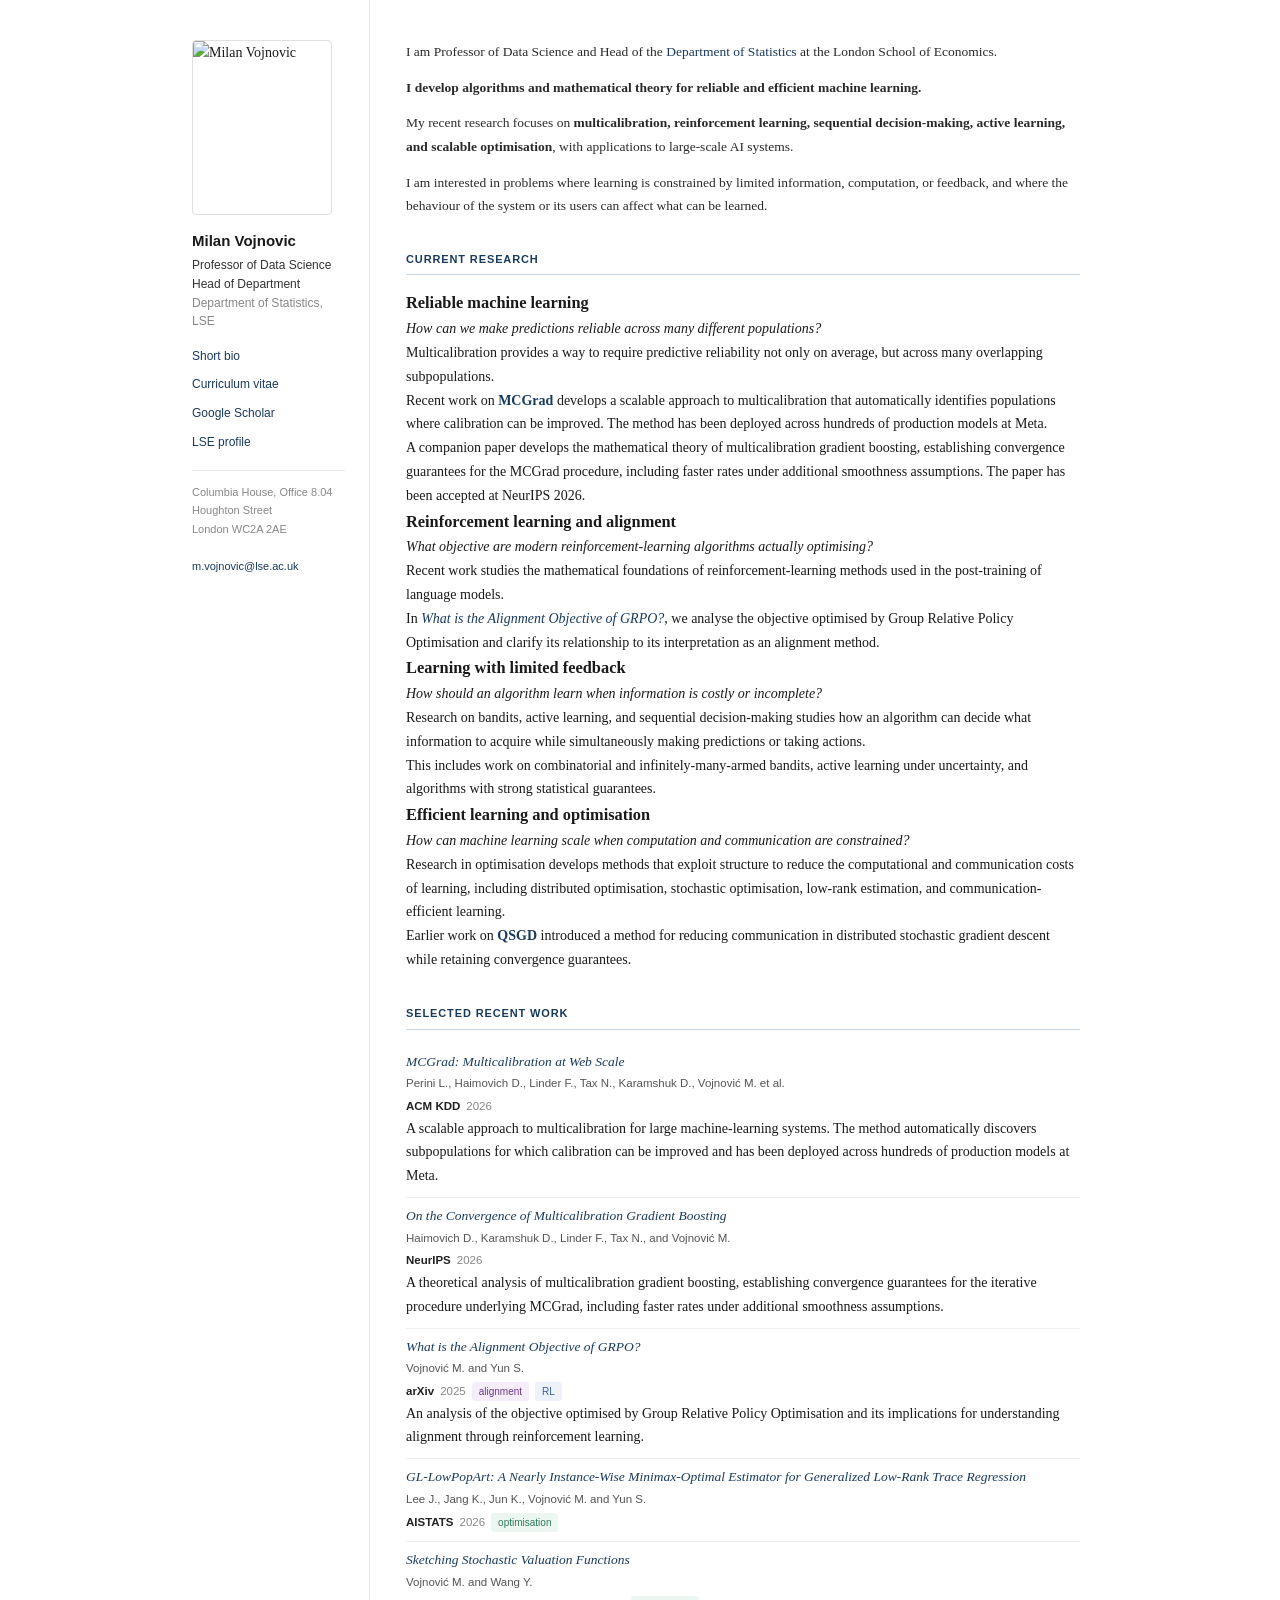
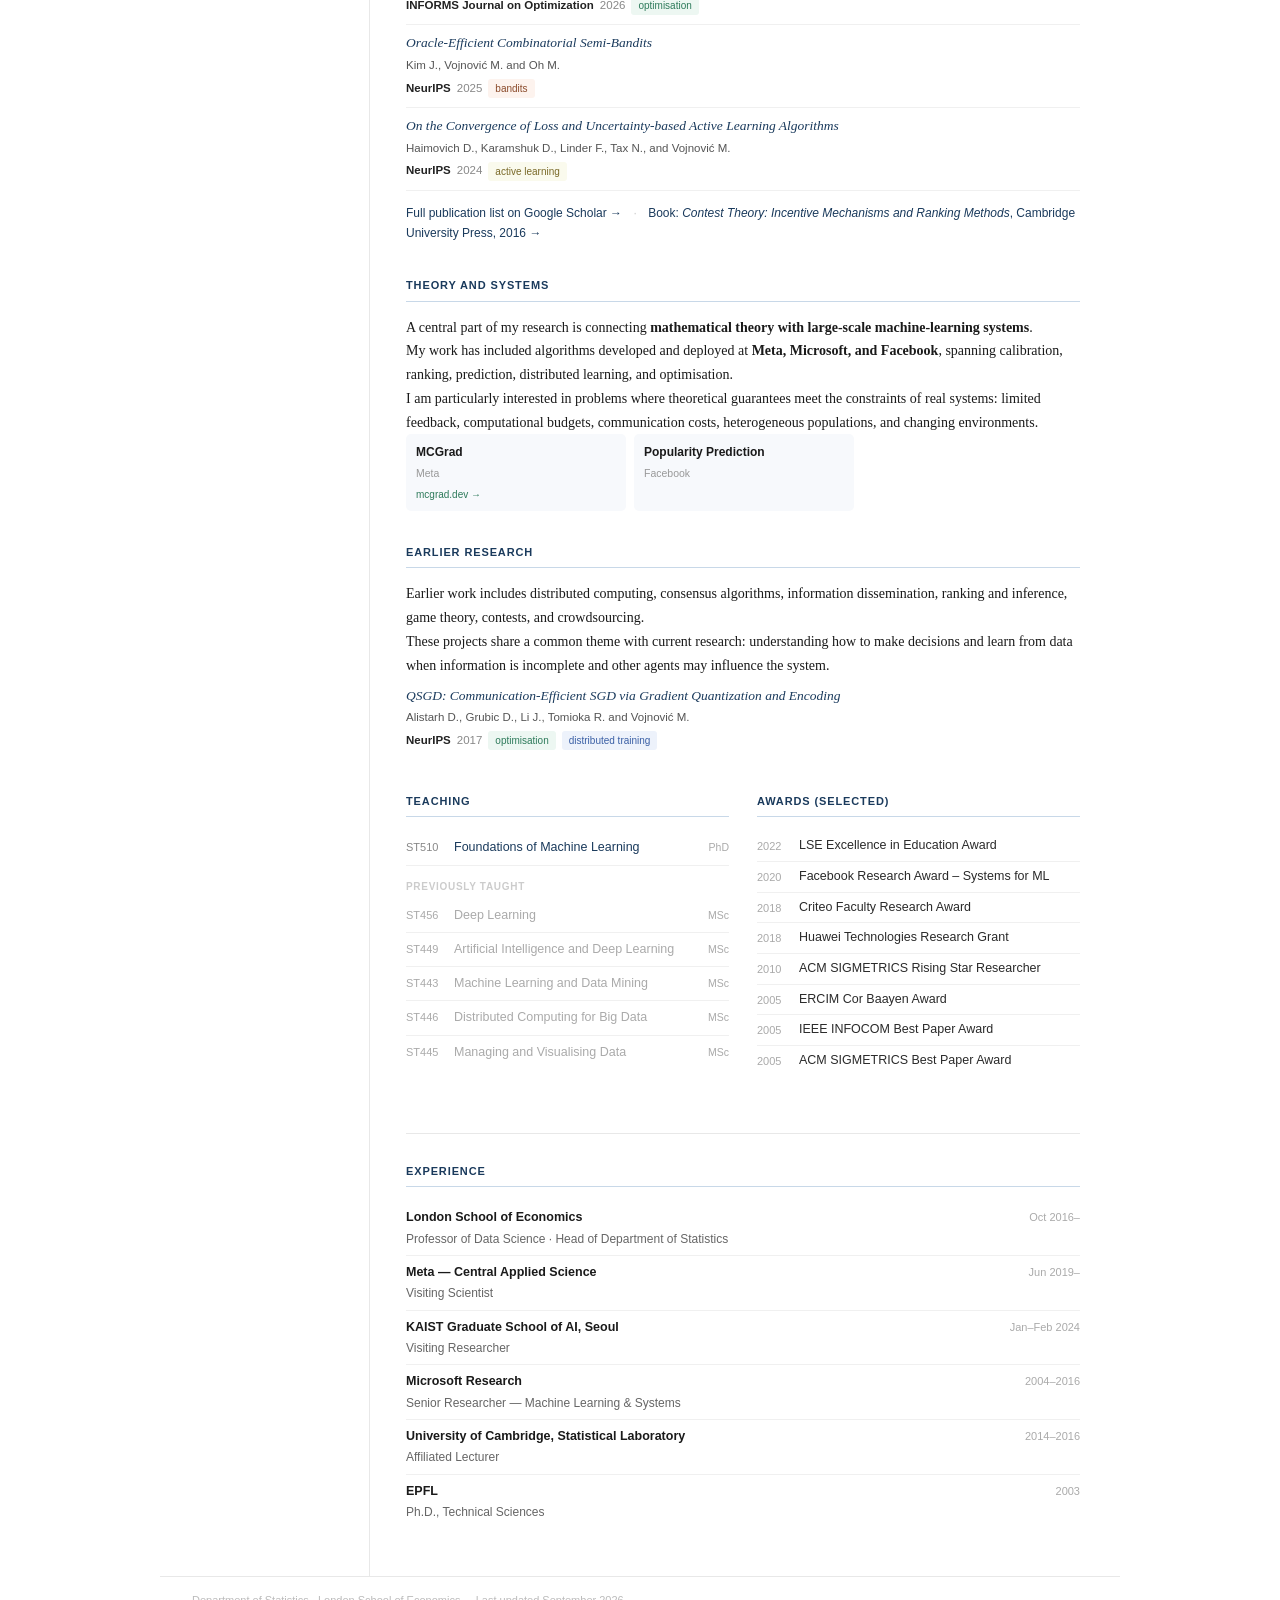
==== index.html @ 507cf7bc "Update index.html" ====
<!DOCTYPE html>
<html lang="en">
<head>
  <meta charset="UTF-8" />
  <meta name="viewport" content="width=device-width, initial-scale=1.0" />
  <title>Milan Vojnovic | LSE Statistics</title>
  <link rel="stylesheet" href="style.css" />
</head>
<body>
  <div class="page">
    <div class="main">

      <!-- SIDEBAR -->
      <aside class="sidebar">
        <img class="av" src="Milan-2985.jpg" alt="Milan Vojnovic" />
        <div class="sb-name">Milan Vojnovic</div>
        <div class="sb-role">Professor of Data Science</div>
        <div class="sb-role">Head of Department</div>
        <div class="sb-sub">Department of Statistics, LSE</div>
        <ul class="sb-links">
          <li><a href="about.html">Short bio</a></li>
          <li><a href="CV-MV.pdf">Curriculum vitae</a></li>
          <li><a href="https://scholar.google.co.uk/citations?user=z4JhSBwAAAAJ&hl=en" target="_blank" rel="noopener">Google Scholar</a></li>
          <li><a href="https://www.lse.ac.uk/people/milan-vojnovic" target="_blank" rel="noopener">LSE profile</a></li>
        </ul>
        <div class="contact">
          Columbia House, Office 8.04<br>
          Houghton Street<br>
          London WC2A 2AE<br>
          <br>
          <a href="mailto:m.vojnovic@lse.ac.uk">m.vojnovic@lse.ac.uk</a>
        </div>
      </aside>

      <!-- MAIN CONTENT -->
      <main class="content">

        <!-- INTRO -->
        <section class="section">
          <p class="bio">I am Professor of Data Science and Head of the <a href="https://www.lse.ac.uk/statistics">Department of Statistics</a> at the London School of Economics.</p>

          <p class="bio"><strong>I develop algorithms and mathematical theory for reliable and efficient machine learning.</strong></p>

          <p class="bio">My recent research focuses on <strong>multicalibration, reinforcement learning, sequential decision-making, active learning, and scalable optimisation</strong>, with applications to large-scale AI systems.</p>

          <p class="bio">I am interested in problems where learning is constrained by limited information, computation, or feedback, and where the behaviour of the system or its users can affect what can be learned.</p>
        </section>

        <!-- RESEARCH -->
        <section class="section">
          <h2>Current research</h2>

          <div class="research-block">
            <h3>Reliable machine learning</h3>
            <p class="research-question"><em>How can we make predictions reliable across many different populations?</em></p>
            <p>Multicalibration provides a way to require predictive reliability not only on average, but across many overlapping subpopulations.</p>
            <p>Recent work on <a href="https://mcgrad.dev/" target="_blank" rel="noopener"><strong>MCGrad</strong></a> develops a scalable approach to multicalibration that automatically identifies populations where calibration can be improved. The method has been deployed across hundreds of production models at Meta.</p>
            <p>A companion paper develops the mathematical theory of multicalibration gradient boosting, establishing convergence guarantees for the MCGrad procedure, including faster rates under additional smoothness assumptions. The paper has been accepted at NeurIPS 2026.</p>
          </div>

          <div class="research-block">
            <h3>Reinforcement learning and alignment</h3>
            <p class="research-question"><em>What objective are modern reinforcement-learning algorithms actually optimising?</em></p>
            <p>Recent work studies the mathematical foundations of reinforcement-learning methods used in the post-training of language models.</p>
            <p>In <a href="https://arxiv.org/abs/2502.18548" target="_blank" rel="noopener"><em>What is the Alignment Objective of GRPO?</em></a>, we analyse the objective optimised by Group Relative Policy Optimisation and clarify its relationship to its interpretation as an alignment method.</p>
          </div>

          <div class="research-block">
            <h3>Learning with limited feedback</h3>
            <p class="research-question"><em>How should an algorithm learn when information is costly or incomplete?</em></p>
            <p>Research on bandits, active learning, and sequential decision-making studies how an algorithm can decide what information to acquire while simultaneously making predictions or taking actions.</p>
            <p>This includes work on combinatorial and infinitely-many-armed bandits, active learning under uncertainty, and algorithms with strong statistical guarantees.</p>
          </div>

          <div class="research-block">
            <h3>Efficient learning and optimisation</h3>
            <p class="research-question"><em>How can machine learning scale when computation and communication are constrained?</em></p>
            <p>Research in optimisation develops methods that exploit structure to reduce the computational and communication costs of learning, including distributed optimisation, stochastic optimisation, low-rank estimation, and communication-efficient learning.</p>
            <p>Earlier work on <a href="https://proceedings.neurips.cc/paper/2017/hash/6c340f25839e6acdc73414517203f5f0-Abstract.html" target="_blank" rel="noopener"><strong>QSGD</strong></a> introduced a method for reducing communication in distributed stochastic gradient descent while retaining convergence guarantees.</p>
          </div>
        </section>

        <!-- SELECTED WORK -->
        <section class="section">
          <h2>Selected recent work</h2>

          <div class="paper paper-featured">
            <div class="p-title"><a href="https://arxiv.org/abs/2509.19884" target="_blank" rel="noopener">MCGrad: Multicalibration at Web Scale</a></div>
            <div class="p-authors">Perini L., Haimovich D., Linder F., Tax N., Karamshuk D., Vojnović M. et al.</div>
            <div class="p-venue"><span class="venue">ACM KDD</span> <span class="year">2026</span></div>
            <p class="p-description">A scalable approach to multicalibration for large machine-learning systems. The method automatically discovers subpopulations for which calibration can be improved and has been deployed across hundreds of production models at Meta.</p>
          </div>

          <div class="paper paper-featured">
            <div class="p-title"><a href="https://arxiv.org/abs/2602.06773" target="_blank" rel="noopener">On the Convergence of Multicalibration Gradient Boosting</a></div>
            <div class="p-authors">Haimovich D., Karamshuk D., Linder F., Tax N., and Vojnović M.</div>
            <div class="p-venue"><span class="venue">NeurIPS</span> <span class="year">2026</span></div>
            <p class="p-description">A theoretical analysis of multicalibration gradient boosting, establishing convergence guarantees for the iterative procedure underlying MCGrad, including faster rates under additional smoothness assumptions.</p>
          </div>

          <div class="paper paper-featured">
            <div class="p-title"><a href="https://arxiv.org/abs/2502.18548" target="_blank" rel="noopener">What is the Alignment Objective of GRPO?</a></div>
            <div class="p-authors">Vojnović M. and Yun S.</div>
            <div class="p-venue"><span class="venue">arXiv</span> <span class="year">2025</span> <span class="tag tag-align">alignment</span> <span class="tag tag-rl">RL</span></div>
            <p class="p-description">An analysis of the objective optimised by Group Relative Policy Optimisation and its implications for understanding alignment through reinforcement learning.</p>
          </div>

          <div class="paper">
            <div class="p-title"><a href="https://arxiv.org/abs/2506.03074" target="_blank" rel="noopener">GL-LowPopArt: A Nearly Instance-Wise Minimax-Optimal Estimator for Generalized Low-Rank Trace Regression</a></div>
            <div class="p-authors">Lee J., Jang K., Jun K., Vojnović M. and Yun S.</div>
            <div class="p-venue"><span class="venue">AISTATS</span> <span class="year">2026</span> <span class="tag tag-opt">optimisation</span></div>
          </div>

          <div class="paper">
            <div class="p-title"><a href="https://pubsonline.informs.org/doi/abs/10.1287/ijoo.2024.0039" target="_blank" rel="noopener">Sketching Stochastic Valuation Functions</a></div>
            <div class="p-authors">Vojnović M. and Wang Y.</div>
            <div class="p-venue"><span class="venue">INFORMS Journal on Optimization</span> <span class="year">2026</span> <span class="tag tag-opt">optimisation</span></div>
          </div>

          <div class="paper">
            <div class="p-title"><a href="https://arxiv.org/abs/2510.21431" target="_blank" rel="noopener">Oracle-Efficient Combinatorial Semi-Bandits</a></div>
            <div class="p-authors">Kim J., Vojnović M. and Oh M.</div>
            <div class="p-venue"><span class="venue">NeurIPS</span> <span class="year">2025</span> <span class="tag tag-bandit">bandits</span></div>
          </div>

          <div class="paper">
            <div class="p-title"><a href="https://arxiv.org/abs/2312.13927" target="_blank" rel="noopener">On the Convergence of Loss and Uncertainty-based Active Learning Algorithms</a></div>
            <div class="p-authors">Haimovich D., Karamshuk D., Linder F., Tax N., and Vojnović M.</div>
            <div class="p-venue"><span class="venue">NeurIPS</span> <span class="year">2024</span> <span class="tag tag-active">active learning</span></div>
          </div>

          <div class="papers-footer">
            <a href="https://scholar.google.co.uk/citations?user=z4JhSBwAAAAJ&hl=en" target="_blank" rel="noopener">Full publication list on Google Scholar →</a>
            <span class="dot-sep">·</span>
            <a href="#">Book: <em>Contest Theory: Incentive Mechanisms and Ranking Methods</em>, Cambridge University Press, 2016 →</a>
          </div>
        </section>

        <!-- THEORY AND SYSTEMS -->
        <section class="section">
          <h2>Theory and systems</h2>
          <p>A central part of my research is connecting <strong>mathematical theory with large-scale machine-learning systems</strong>.</p>
          <p>My work has included algorithms developed and deployed at <strong>Meta, Microsoft, and Facebook</strong>, spanning calibration, ranking, prediction, distributed learning, and optimisation.</p>
          <p>I am particularly interested in problems where theoretical guarantees meet the constraints of real systems: limited feedback, computational budgets, communication costs, heterogeneous populations, and changing environments.</p>

          <div class="transfer-grid">
            <div class="transfer-card transfer-card--new">
              <div class="tc-name">MCGrad</div>
              <div class="tc-org">Meta</div>
              <div class="tc-note"><a href="https://mcgrad.dev/" target="_blank" rel="noopener">mcgrad.dev →</a></div>
            </div>
            <div class="transfer-card transfer-card--new">
              <div class="tc-name">Popularity Prediction</div>
              <div class="tc-org">Facebook</div>
            </div>
          </div>
        </section>

        <!-- EARLIER RESEARCH -->
        <section class="section">
          <h2>Earlier research</h2>
          <p>Earlier work includes distributed computing, consensus algorithms, information dissemination, ranking and inference, game theory, contests, and crowdsourcing.</p>
          <p>These projects share a common theme with current research: understanding how to make decisions and learn from data when information is incomplete and other agents may influence the system.</p>

          <div class="paper">
            <div class="p-title"><a href="https://proceedings.neurips.cc/paper/2017/hash/6c340f25839e6acdc73414517203f5f0-Abstract.html" target="_blank" rel="noopener">QSGD: Communication-Efficient SGD via Gradient Quantization and Encoding</a></div>
            <div class="p-authors">Alistarh D., Grubic D., Li J., Tomioka R. and Vojnović M.</div>
            <div class="p-venue"><span class="venue">NeurIPS</span> <span class="year">2017</span> <span class="tag tag-opt">optimisation</span> <span class="tag tag-rl">distributed training</span></div>
          </div>
        </section>

        <!-- TEACHING + AWARDS -->
        <div class="two-col">
          <section class="section">
            <h2>Teaching</h2>
            <div class="course-row">
              <span class="c-code">ST510</span>
              <span class="c-name"><a href="https://www.lse.ac.uk/resources/calendar2024-2025/courseGuides/ST/2024_ST510.htm">Foundations of Machine Learning</a></span>
              <span class="c-level">PhD</span>
            </div>
            <div class="past-label">Previously taught</div>
            <div class="course-row past"><span class="c-code">ST456</span><span class="c-name">Deep Learning</span><span class="c-level">MSc</span></div>
            <div class="course-row past"><span class="c-code">ST449</span><span class="c-name">Artificial Intelligence and Deep Learning</span><span class="c-level">MSc</span></div>
            <div class="course-row past"><span class="c-code">ST443</span><span class="c-name">Machine Learning and Data Mining</span><span class="c-level">MSc</span></div>
            <div class="course-row past"><span class="c-code">ST446</span><span class="c-name">Distributed Computing for Big Data</span><span class="c-level">MSc</span></div>
            <div class="course-row past"><span class="c-code">ST445</span><span class="c-name">Managing and Visualising Data</span><span class="c-level">MSc</span></div>
          </section>

          <section class="section">
            <h2>Awards (selected)</h2>
            <div class="award-row"><span class="a-yr">2022</span><span class="a-name">LSE Excellence in Education Award</span></div>
            <div class="award-row"><span class="a-yr">2020</span><span class="a-name">Facebook Research Award – Systems for ML</span></div>
            <div class="award-row"><span class="a-yr">2018</span><span class="a-name">Criteo Faculty Research Award</span></div>
            <div class="award-row"><span class="a-yr">2018</span><span class="a-name">Huawei Technologies Research Grant</span></div>
            <div class="award-row"><span class="a-yr">2010</span><span class="a-name">ACM SIGMETRICS Rising Star Researcher</span></div>
            <div class="award-row"><span class="a-yr">2005</span><span class="a-name">ERCIM Cor Baayen Award</span></div>
            <div class="award-row"><span class="a-yr">2005</span><span class="a-name">IEEE INFOCOM Best Paper Award</span></div>
            <div class="award-row"><span class="a-yr">2005</span><span class="a-name">ACM SIGMETRICS Best Paper Award</span></div>
          </section>
        </div>

        <hr class="section-divider" />

        <!-- EXPERIENCE -->
        <section class="section">
          <h2>Experience</h2>
          <div class="exp-row"><div class="exp-left"><div class="e-org">London School of Economics</div><div class="e-role">Professor of Data Science · Head of Department of Statistics</div></div><span class="e-date">Oct 2016–</span></div>
          <div class="exp-row"><div class="exp-left"><div class="e-org">Meta — Central Applied Science</div><div class="e-role">Visiting Scientist</div></div><span class="e-date">Jun 2019–</span></div>
          <div class="exp-row"><div class="exp-left"><div class="e-org">KAIST Graduate School of AI, Seoul</div><div class="e-role">Visiting Researcher</div></div><span class="e-date">Jan–Feb 2024</span></div>
          <div class="exp-row"><div class="exp-left"><div class="e-org">Microsoft Research</div><div class="e-role">Senior Researcher — Machine Learning &amp; Systems</div></div><span class="e-date">2004–2016</span></div>
          <div class="exp-row"><div class="exp-left"><div class="e-org">University of Cambridge, Statistical Laboratory</div><div class="e-role">Affiliated Lecturer</div></div><span class="e-date">2014–2016</span></div>
          <div class="exp-row"><div class="exp-left"><div class="e-org">EPFL</div><div class="e-role">Ph.D., Technical Sciences</div></div><span class="e-date">2003</span></div>
        </section>

      </main>
    </div>

    <footer class="pg-footer">
      Department of Statistics · London School of Economics &nbsp;·&nbsp; Last updated September 2026
    </footer>
  </div>
</body>
</html>
---- style.css ----
/* ============================================================
   Milan Vojnovic — Personal Academic Page
   style.css
   ============================================================ */

*, *::before, *::after { box-sizing: border-box; margin: 0; padding: 0; }

body {
  font-family: Georgia, 'Times New Roman', serif;
  font-size: 14px;
  line-height: 1.7;
  color: #1a1a1a;
  background: #fff;
}

a { color: #1a3a5c; text-decoration: none; }
a:hover { text-decoration: underline; }

/* ── Page shell ── */
.page { max-width: 960px; margin: 0 auto; }

.main {
  display: flex;
  min-height: 100vh;
}

/* ── Sidebar ── */
.sidebar {
  width: 210px;
  flex-shrink: 0;
  padding: 40px 24px 40px 32px;
  border-right: 1px solid #e8e8e8;
}

.av {
  width: 140px;
  height: 175px;
  object-fit: cover;
  object-position: top center;
  display: block;
  margin-bottom: 16px;
  border: 1px solid #e0e0e0;
  border-radius: 4px;
}

.sb-name {
  font-family: -apple-system, BlinkMacSystemFont, 'Segoe UI', sans-serif;
  font-size: 15px;
  font-weight: 600;
  color: #1a1a1a;
  line-height: 1.3;
  margin-bottom: 5px;
}

.sb-role {
  font-family: -apple-system, BlinkMacSystemFont, 'Segoe UI', sans-serif;
  font-size: 12px;
  color: #333;
  line-height: 1.5;
  margin-bottom: 1px;
}

.sb-sub {
  font-family: -apple-system, BlinkMacSystemFont, 'Segoe UI', sans-serif;
  font-size: 12px;
  color: #888;
  line-height: 1.5;
  margin-bottom: 14px;
}

.sb-links {
  list-style: none;
  margin-bottom: 16px;
}

.sb-links li { margin-bottom: 5px; }

.sb-links a {
  font-family: -apple-system, BlinkMacSystemFont, 'Segoe UI', sans-serif;
  font-size: 12px;
  color: #1a3a5c;
}

.contact {
  font-family: -apple-system, BlinkMacSystemFont, 'Segoe UI', sans-serif;
  font-size: 11px;
  color: #888;
  line-height: 1.7;
  border-top: 1px solid #e8e8e8;
  padding-top: 12px;
  margin-top: 4px;
}

.contact a { color: #1a3a5c; font-size: 11px; }

/* ── Main content ── */
.content {
  flex: 1;
  padding: 40px 40px 48px 36px;
  min-width: 0;
}

.section { margin-bottom: 32px; }
.section:last-child { margin-bottom: 0; }

h2 {
  font-family: -apple-system, BlinkMacSystemFont, 'Segoe UI', sans-serif;
  font-size: 11px;
  font-weight: 600;
  color: #1a3a5c;
  letter-spacing: 0.08em;
  text-transform: uppercase;
  border-bottom: 1px solid #c8d8e8;
  padding-bottom: 6px;
  margin-bottom: 14px;
}

/* ── Bio ── */
.bio {
  font-size: 13.5px;
  line-height: 1.75;
  color: #2a2a2a;
  margin-bottom: 12px;
}

.bio:last-child { margin-bottom: 0; }

/* ── Papers ── */
.paper {
  padding: 9px 0;
  border-bottom: 1px solid #f0f0f0;
}

.paper:last-of-type { border-bottom: none; }

.p-title {
  font-size: 13.5px;
  font-style: italic;
  color: #1a3a5c;
  line-height: 1.4;
  margin-bottom: 3px;
}

.p-title a { color: #1a3a5c; }
.p-title a:hover { text-decoration: underline; }

.p-authors {
  font-family: -apple-system, BlinkMacSystemFont, 'Segoe UI', sans-serif;
  font-size: 11.5px;
  color: #555;
  margin-bottom: 3px;
}

.p-venue {
  font-family: -apple-system, BlinkMacSystemFont, 'Segoe UI', sans-serif;
  font-size: 11.5px;
  display: flex;
  align-items: center;
  gap: 6px;
  flex-wrap: wrap;
}

.p-venue .venue { font-weight: 600; color: #222; }
.p-venue .year  { color: #888; }

.tag {
  font-family: -apple-system, BlinkMacSystemFont, 'Segoe UI', sans-serif;
  font-size: 10px;
  padding: 1px 7px;
  border-radius: 3px;
}

.tag-align  { background: #f5eefa; color: #6a3a8a; }
.tag-rl     { background: #edf2fb; color: #3a5fa5; }
.tag-opt    { background: #edf7f2; color: #2d7a5a; }
.tag-bandit { background: #fdf3ee; color: #8a4a2a; }
.tag-active { background: #fafaed; color: #7a6a2a; }

.paper-divider {
  border: none;
  border-top: 1px solid #ebebeb;
  margin: 16px 0 10px;
}

.older-label {
  font-family: -apple-system, BlinkMacSystemFont, 'Segoe UI', sans-serif;
  font-size: 10px;
  font-weight: 600;
  text-transform: uppercase;
  letter-spacing: 0.07em;
  color: #bbb;
  margin-bottom: 4px;
}

.papers-footer {
  margin-top: 12px;
  font-family: -apple-system, BlinkMacSystemFont, 'Segoe UI', sans-serif;
  font-size: 12px;
}

.papers-footer a { color: #1a3a5c; }
.dot-sep { color: #ccc; margin: 0 8px; }

/* ── Technology transfer ── */
.transfer-grid {
  display: grid;
  grid-template-columns: repeat(2, minmax(0, 220px));
  gap: 8px;
}

.transfer-card {
  background: #f7f9fc;
  border-radius: 5px;
  padding: 8px 10px;
  opacity: 0.6;
}

.transfer-card--new {
  opacity: 1;
  background: #f7f9fc;
}

.tc-name {
  font-family: -apple-system, BlinkMacSystemFont, 'Segoe UI', sans-serif;
  font-size: 12px;
  font-weight: 600;
  color: #1a1a1a;
}

.tc-name a {
  color: #1a3a5c;
  text-decoration: none;
}

.tc-name a:hover { text-decoration: underline; }

.tc-org {
  font-family: -apple-system, BlinkMacSystemFont, 'Segoe UI', sans-serif;
  font-size: 10.5px;
  color: #999;
  margin-top: 2px;
}

.tc-note {
  font-family: -apple-system, BlinkMacSystemFont, 'Segoe UI', sans-serif;
  font-size: 10px;
  color: #2d7a5a;
  margin-top: 3px;
}

.tc-note a {
  color: #2d7a5a;
  text-decoration: none;
}

.tc-note a:hover { text-decoration: underline; }

/* ── Two-column layout ── */
.two-col {
  display: grid;
  grid-template-columns: 1fr 1fr;
  gap: 28px;
  margin-bottom: 32px;
}

/* ── Teaching ── */
.course-row {
  display: flex;
  align-items: baseline;
  gap: 8px;
  padding: 6px 0;
  border-bottom: 1px solid #f0f0f0;
  font-family: -apple-system, BlinkMacSystemFont, 'Segoe UI', sans-serif;
}

.course-row:last-child { border-bottom: none; }
.course-row.past .c-code,
.course-row.past .c-name { color: #aaa; }

.c-code  { font-size: 11px; color: #888; min-width: 40px; flex-shrink: 0; }
.c-name  { font-size: 12.5px; color: #1a1a1a; flex: 1; }
.c-level { font-size: 10.5px; color: #aaa; }
.c-name a { color: #1a3a5c; }

.past-label {
  font-family: -apple-system, BlinkMacSystemFont, 'Segoe UI', sans-serif;
  font-size: 10px;
  font-weight: 600;
  text-transform: uppercase;
  letter-spacing: 0.07em;
  color: #ccc;
  margin: 12px 0 4px;
}

/* ── Awards ── */
.award-row {
  display: flex;
  gap: 10px;
  padding: 5px 0;
  border-bottom: 1px solid #f0f0f0;
  font-family: -apple-system, BlinkMacSystemFont, 'Segoe UI', sans-serif;
  font-size: 12.5px;
}

.award-row:last-child { border-bottom: none; }
.a-yr  { color: #aaa; width: 32px; flex-shrink: 0; font-size: 11px; padding-top: 1px; }
.a-name { color: #2a2a2a; line-height: 1.5; }

/* ── Section divider ── */
.section-divider {
  border: none;
  border-top: 1px solid #e8e8e8;
  margin: 0 0 28px;
}

/* ── Experience ── */
.exp-row {
  display: flex;
  gap: 10px;
  padding: 6px 0;
  border-bottom: 1px solid #f0f0f0;
  font-family: -apple-system, BlinkMacSystemFont, 'Segoe UI', sans-serif;
}

.exp-row:last-child { border-bottom: none; }
.exp-left { flex: 1; }
.e-org  { font-size: 12.5px; font-weight: 600; color: #1a1a1a; }
.e-role { font-size: 12px; color: #666; }
.e-date { font-size: 11px; color: #aaa; margin-left: auto; white-space: nowrap; padding-top: 1px; }

/* ── Footer ── */
.pg-footer {
  border-top: 1px solid #e8e8e8;
  padding: 14px 32px;
  font-family: -apple-system, BlinkMacSystemFont, 'Segoe UI', sans-serif;
  font-size: 11px;
  color: #bbb;
}

/* ── Responsive ── */
@media (max-width: 720px) {
  .main { flex-direction: column; }

  .sidebar {
    width: 100%;
    border-right: none;
    border-bottom: 1px solid #e8e8e8;
    padding: 28px 24px;
    display: flex;
    flex-wrap: wrap;
    gap: 20px;
    align-items: flex-start;
  }

  .av { width: 90px; height: 112px; margin-bottom: 0; }

  .content { padding: 28px 24px 36px; }

  .two-col { grid-template-columns: 1fr; }

  .transfer-grid { grid-template-columns: repeat(2, 1fr); }
}

@media (max-width: 480px) {
  .transfer-grid { grid-template-columns: 1fr; }
}
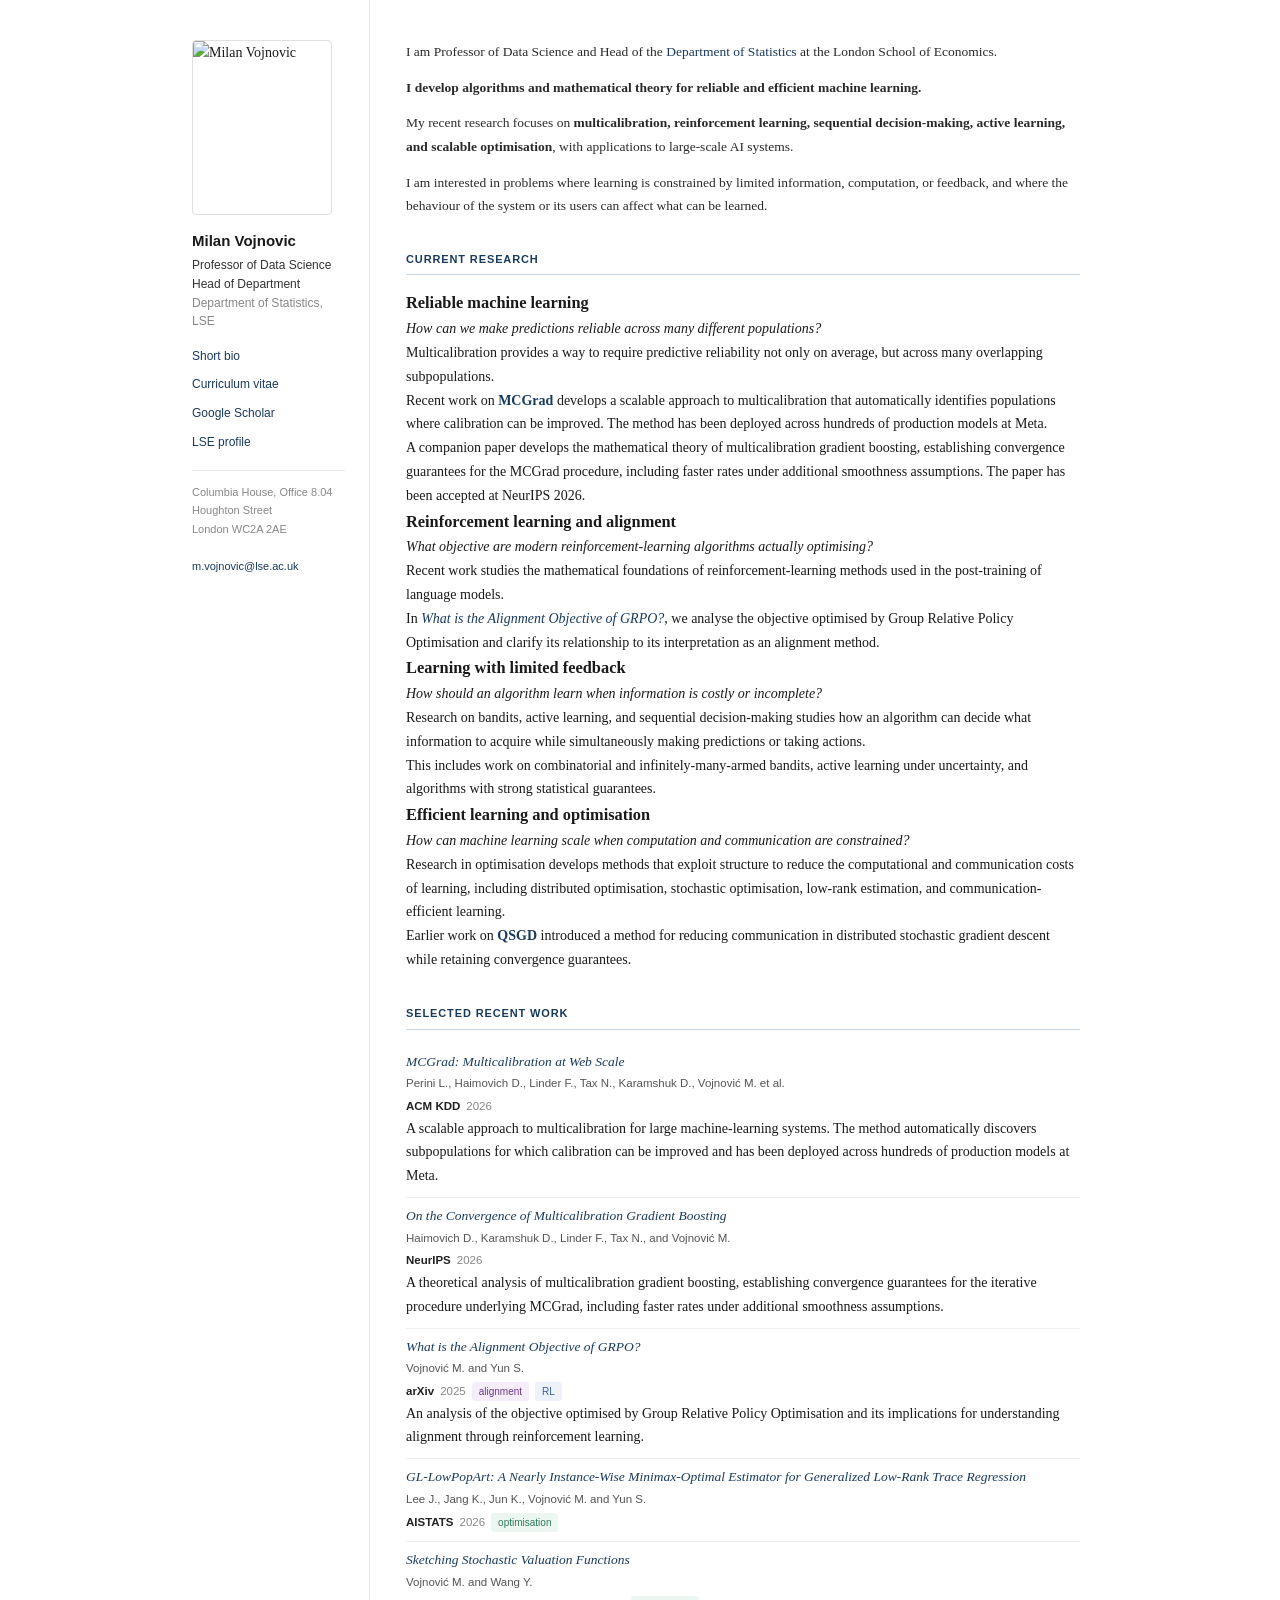
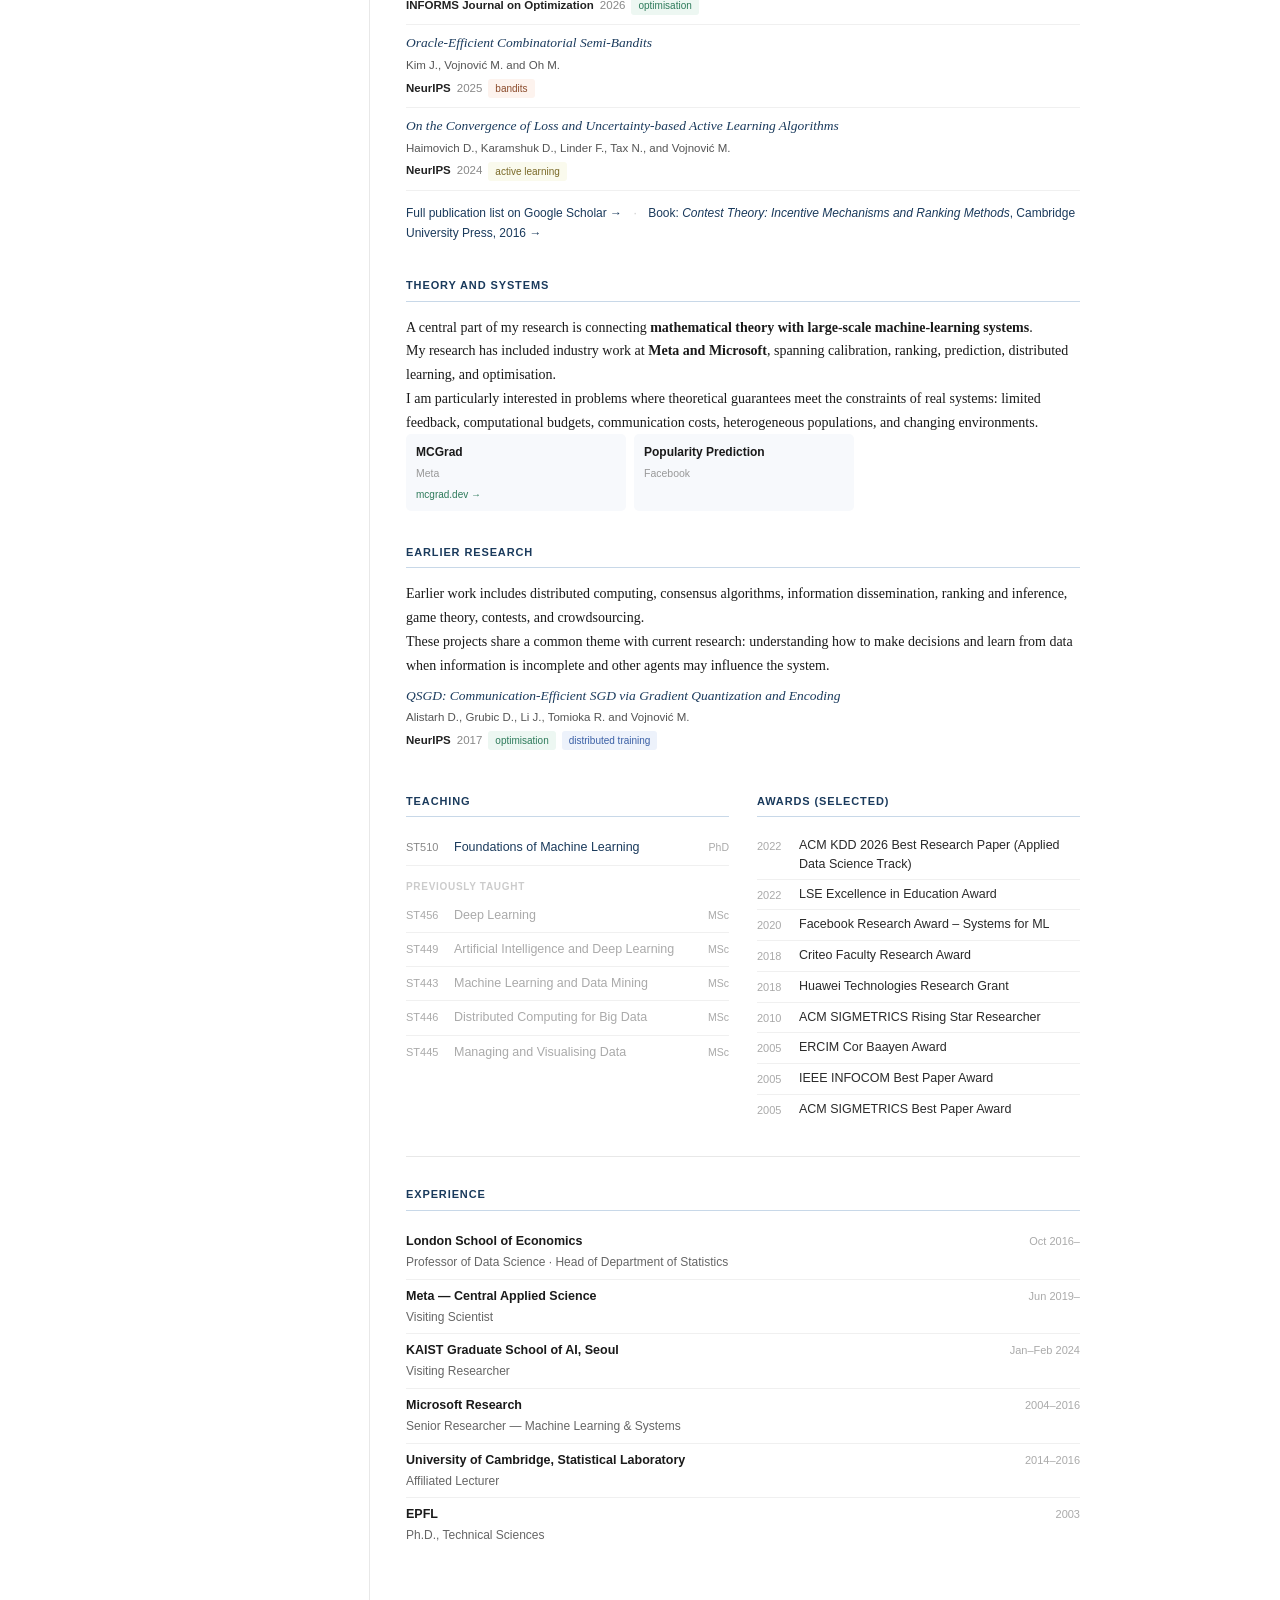
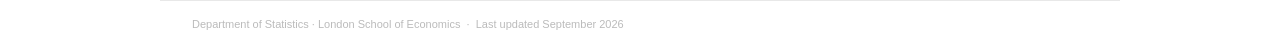
==== commit 84d4a076: "Update index.html" ====
--- a/index.html
+++ b/index.html
@@ -140,7 +140,7 @@
         <section class="section">
           <h2>Theory and systems</h2>
           <p>A central part of my research is connecting <strong>mathematical theory with large-scale machine-learning systems</strong>.</p>
-          <p>My work has included algorithms developed and deployed at <strong>Meta, Microsoft, and Facebook</strong>, spanning calibration, ranking, prediction, distributed learning, and optimisation.</p>
+          <p>My research has included industry work at <strong>Meta and Microsoft</strong>, spanning calibration, ranking, prediction, distributed learning, and optimisation.</p>
           <p>I am particularly interested in problems where theoretical guarantees meet the constraints of real systems: limited feedback, computational budgets, communication costs, heterogeneous populations, and changing environments.</p>
 
           <div class="transfer-grid">
@@ -188,6 +188,7 @@
 
           <section class="section">
             <h2>Awards (selected)</h2>
+            <div class="award-row"><span class="a-yr">2022</span><span class="a-name">ACM KDD 2026 Best Research Paper (Applied Data Science Track)</span></div>
             <div class="award-row"><span class="a-yr">2022</span><span class="a-name">LSE Excellence in Education Award</span></div>
             <div class="award-row"><span class="a-yr">2020</span><span class="a-name">Facebook Research Award – Systems for ML</span></div>
             <div class="award-row"><span class="a-yr">2018</span><span class="a-name">Criteo Faculty Research Award</span></div>
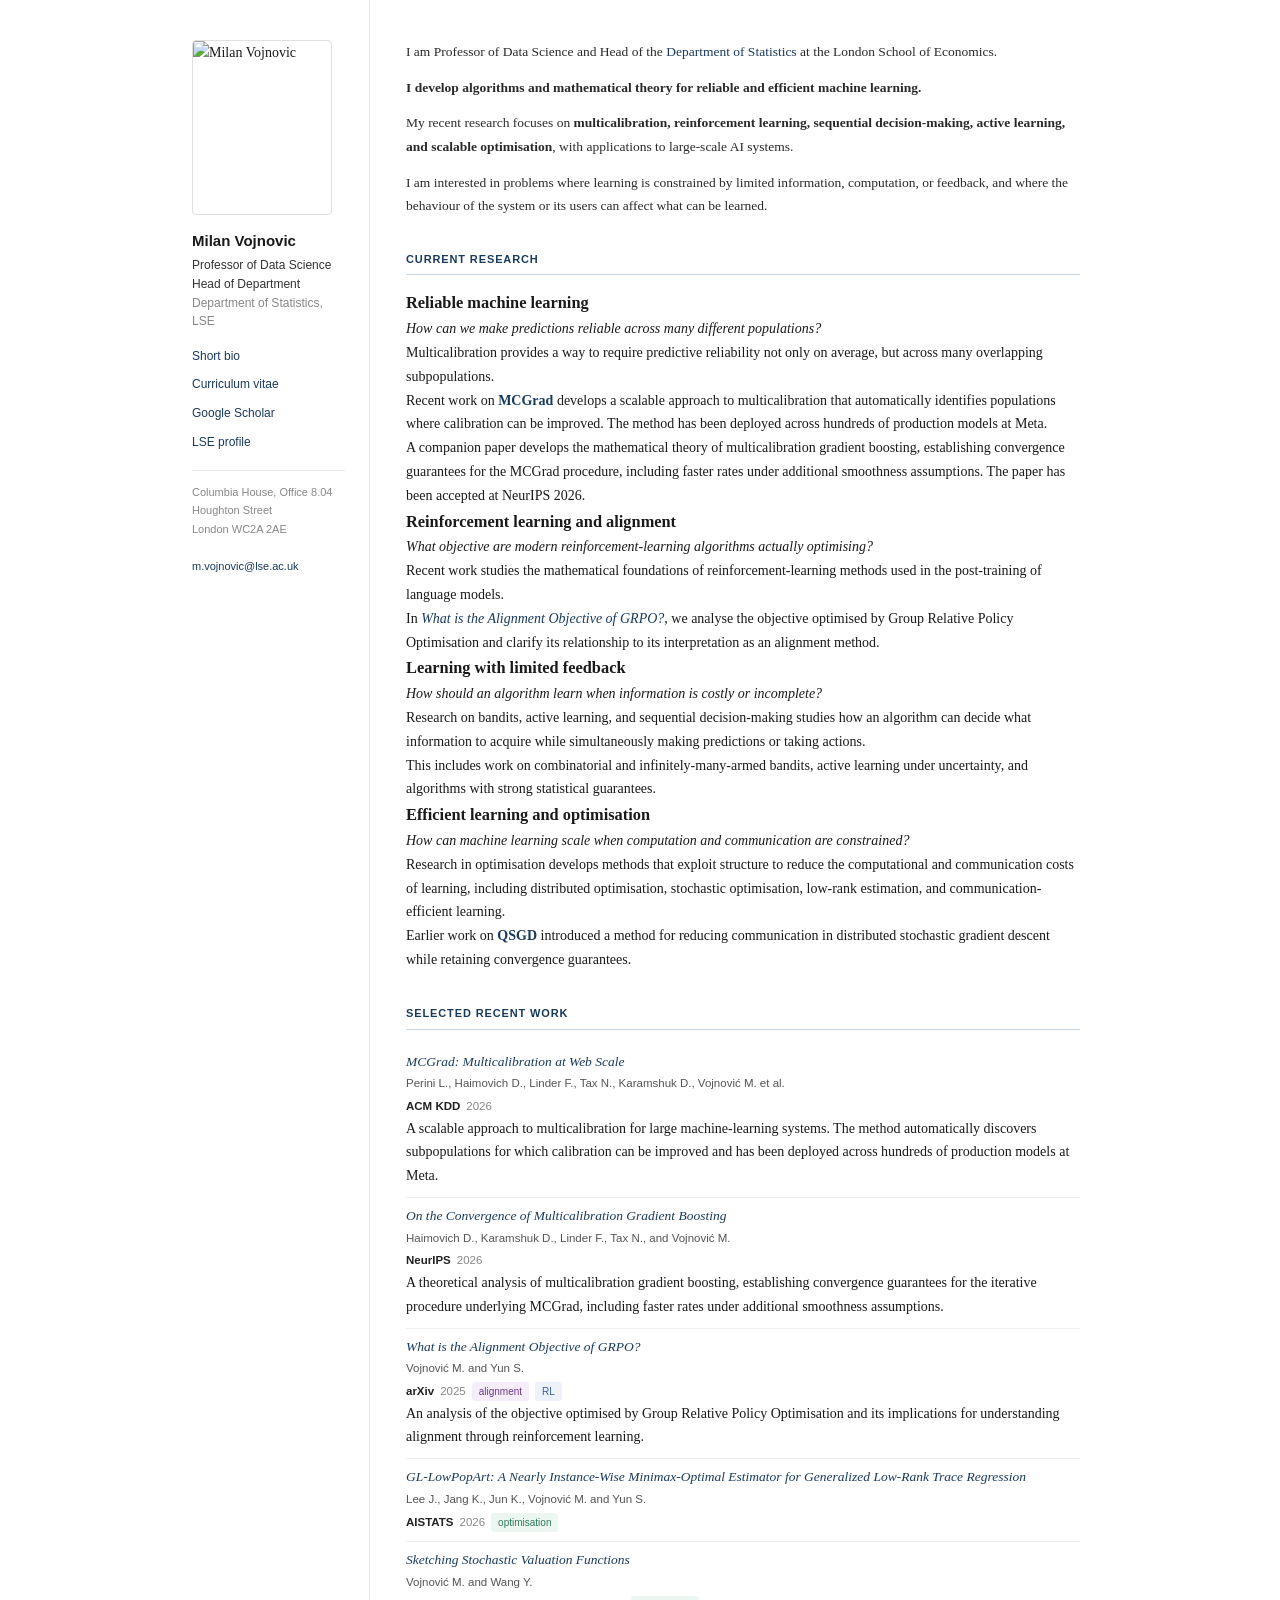
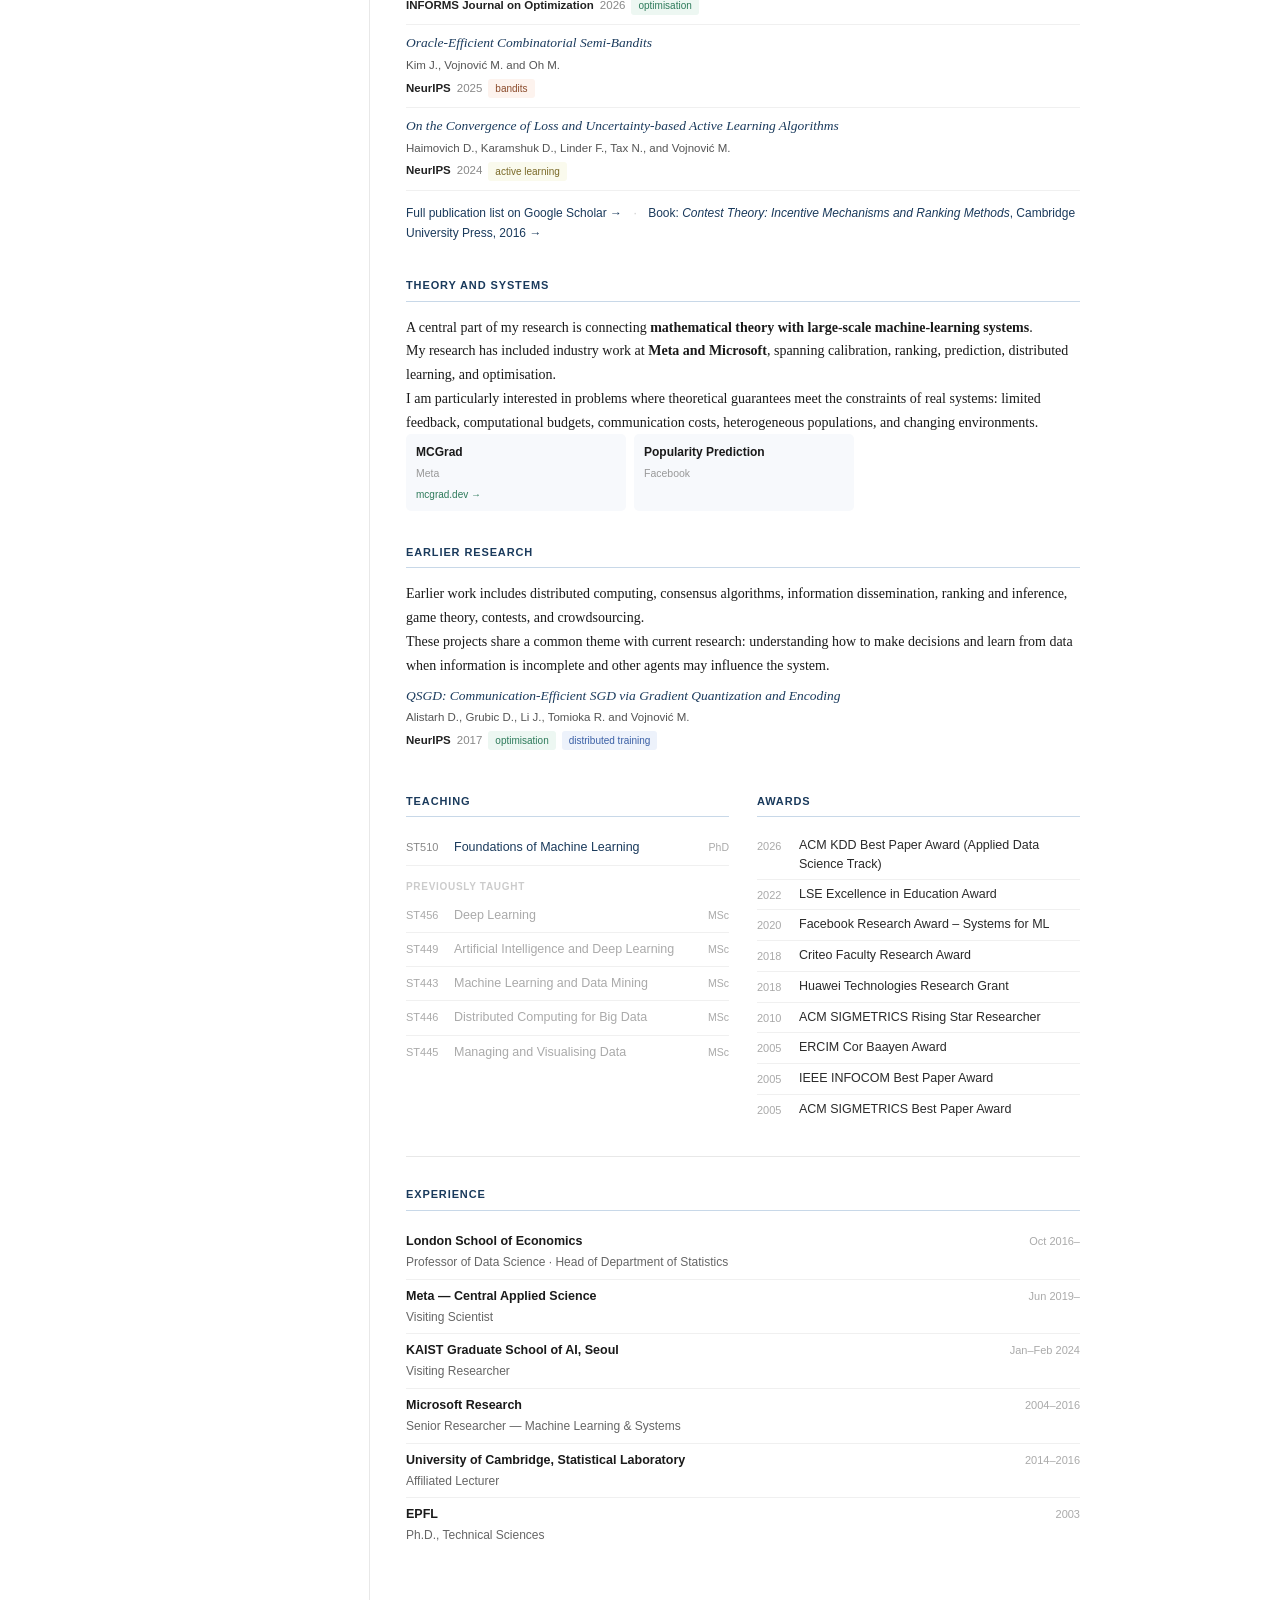
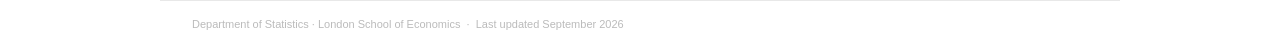
==== commit 54255f44: "Update index.html" ====
--- a/index.html
+++ b/index.html
@@ -187,8 +187,8 @@
           </section>
 
           <section class="section">
-            <h2>Awards (selected)</h2>
-            <div class="award-row"><span class="a-yr">2022</span><span class="a-name">ACM KDD 2026 Best Research Paper (Applied Data Science Track)</span></div>
+            <h2>Awards</h2>
+            <div class="award-row"><span class="a-yr">2026</span><span class="a-name">ACM KDD Best Paper Award (Applied Data Science Track)</span></div>
             <div class="award-row"><span class="a-yr">2022</span><span class="a-name">LSE Excellence in Education Award</span></div>
             <div class="award-row"><span class="a-yr">2020</span><span class="a-name">Facebook Research Award – Systems for ML</span></div>
             <div class="award-row"><span class="a-yr">2018</span><span class="a-name">Criteo Faculty Research Award</span></div>
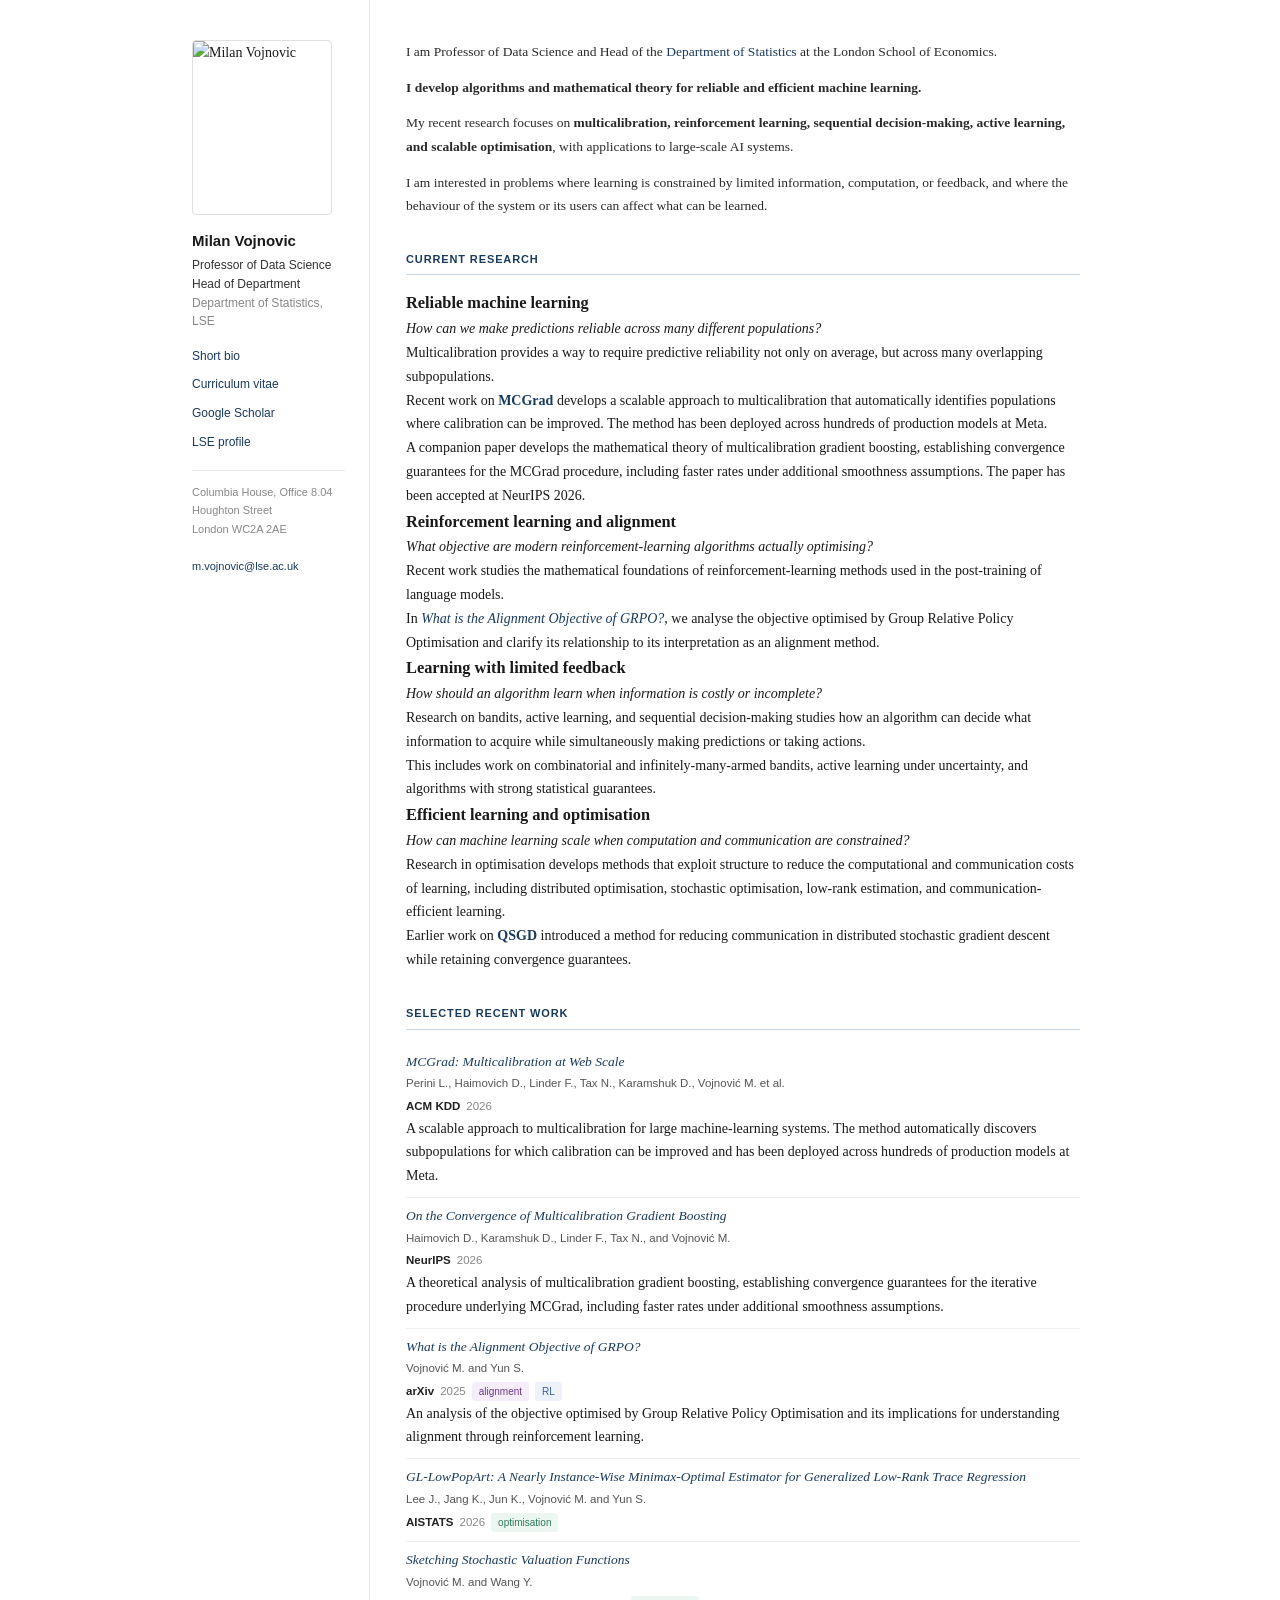
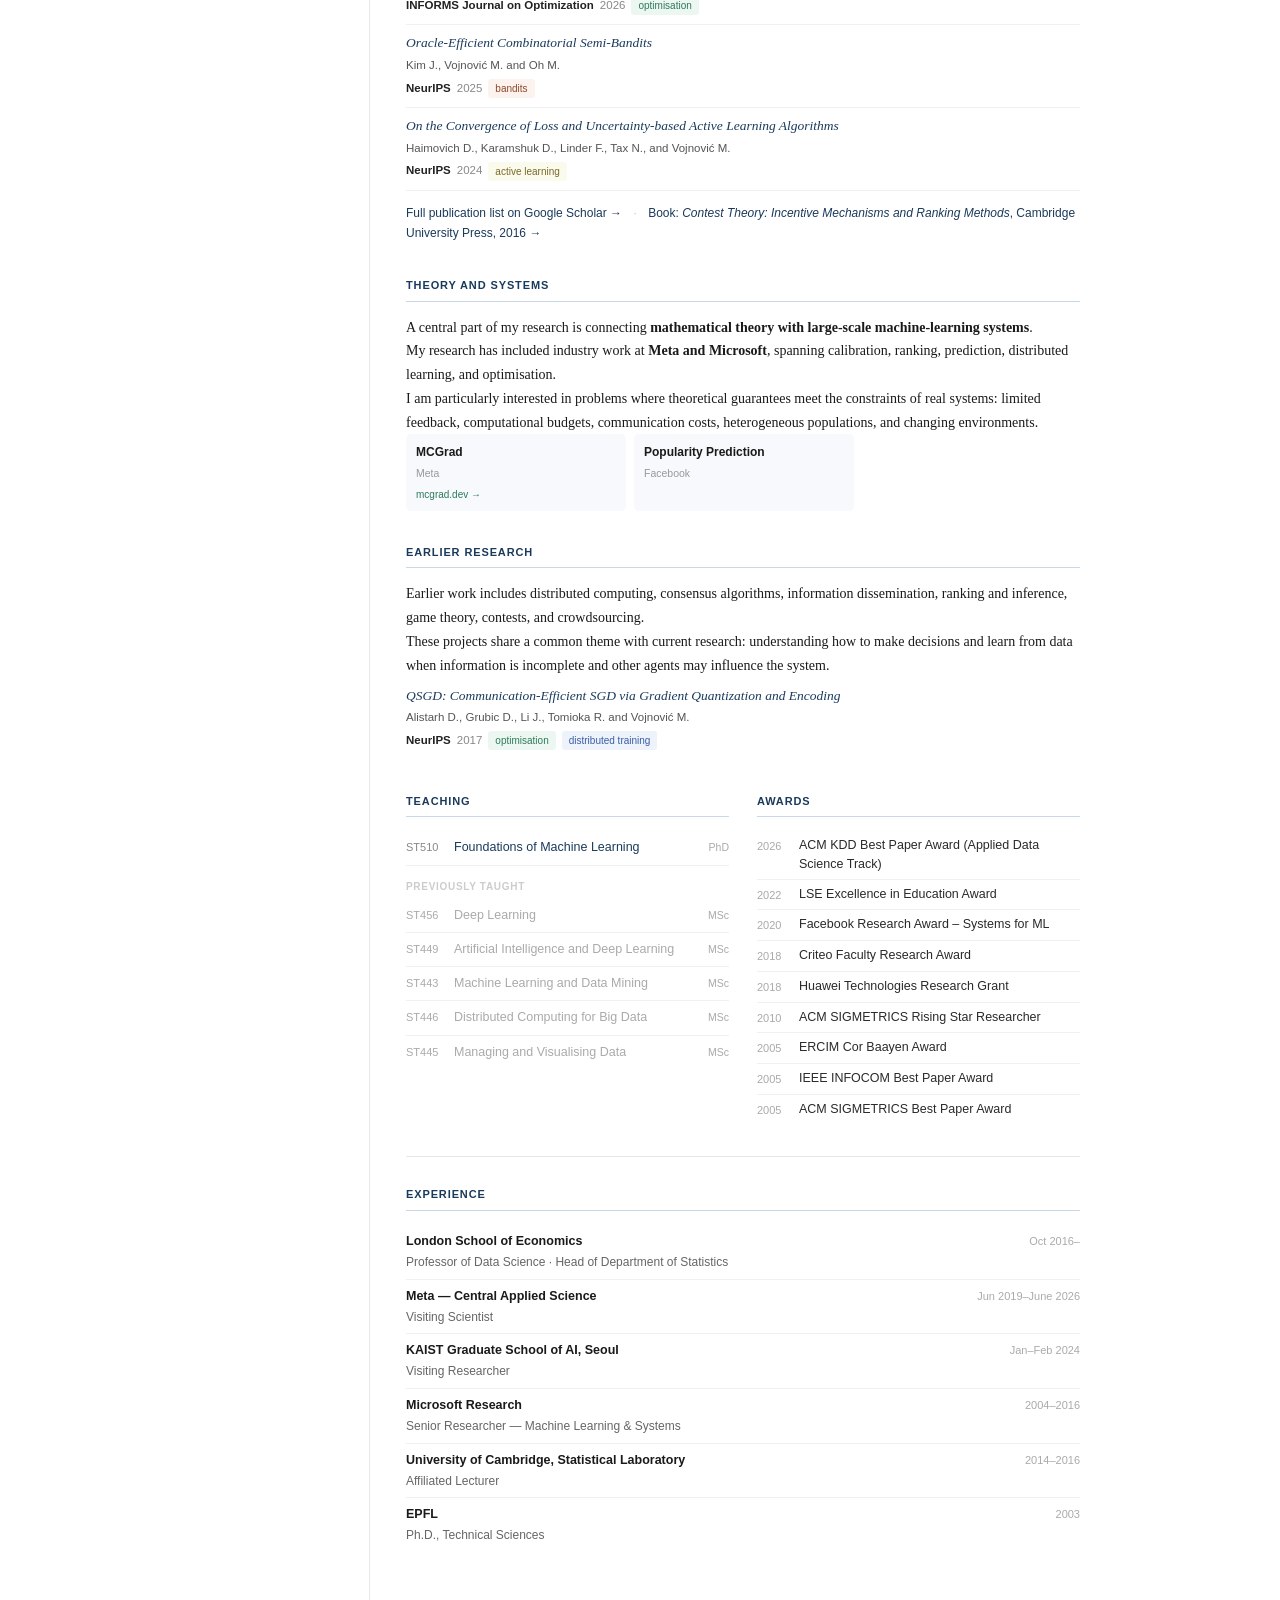
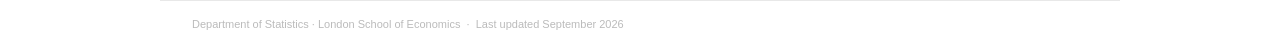
==== commit 9f533959: "Update index.html" ====
--- a/index.html
+++ b/index.html
@@ -206,7 +206,7 @@
         <section class="section">
           <h2>Experience</h2>
           <div class="exp-row"><div class="exp-left"><div class="e-org">London School of Economics</div><div class="e-role">Professor of Data Science · Head of Department of Statistics</div></div><span class="e-date">Oct 2016–</span></div>
-          <div class="exp-row"><div class="exp-left"><div class="e-org">Meta — Central Applied Science</div><div class="e-role">Visiting Scientist</div></div><span class="e-date">Jun 2019–</span></div>
+          <div class="exp-row"><div class="exp-left"><div class="e-org">Meta — Central Applied Science</div><div class="e-role">Visiting Scientist</div></div><span class="e-date">Jun 2019–June 2026</span></div>
           <div class="exp-row"><div class="exp-left"><div class="e-org">KAIST Graduate School of AI, Seoul</div><div class="e-role">Visiting Researcher</div></div><span class="e-date">Jan–Feb 2024</span></div>
           <div class="exp-row"><div class="exp-left"><div class="e-org">Microsoft Research</div><div class="e-role">Senior Researcher — Machine Learning &amp; Systems</div></div><span class="e-date">2004–2016</span></div>
           <div class="exp-row"><div class="exp-left"><div class="e-org">University of Cambridge, Statistical Laboratory</div><div class="e-role">Affiliated Lecturer</div></div><span class="e-date">2014–2016</span></div>
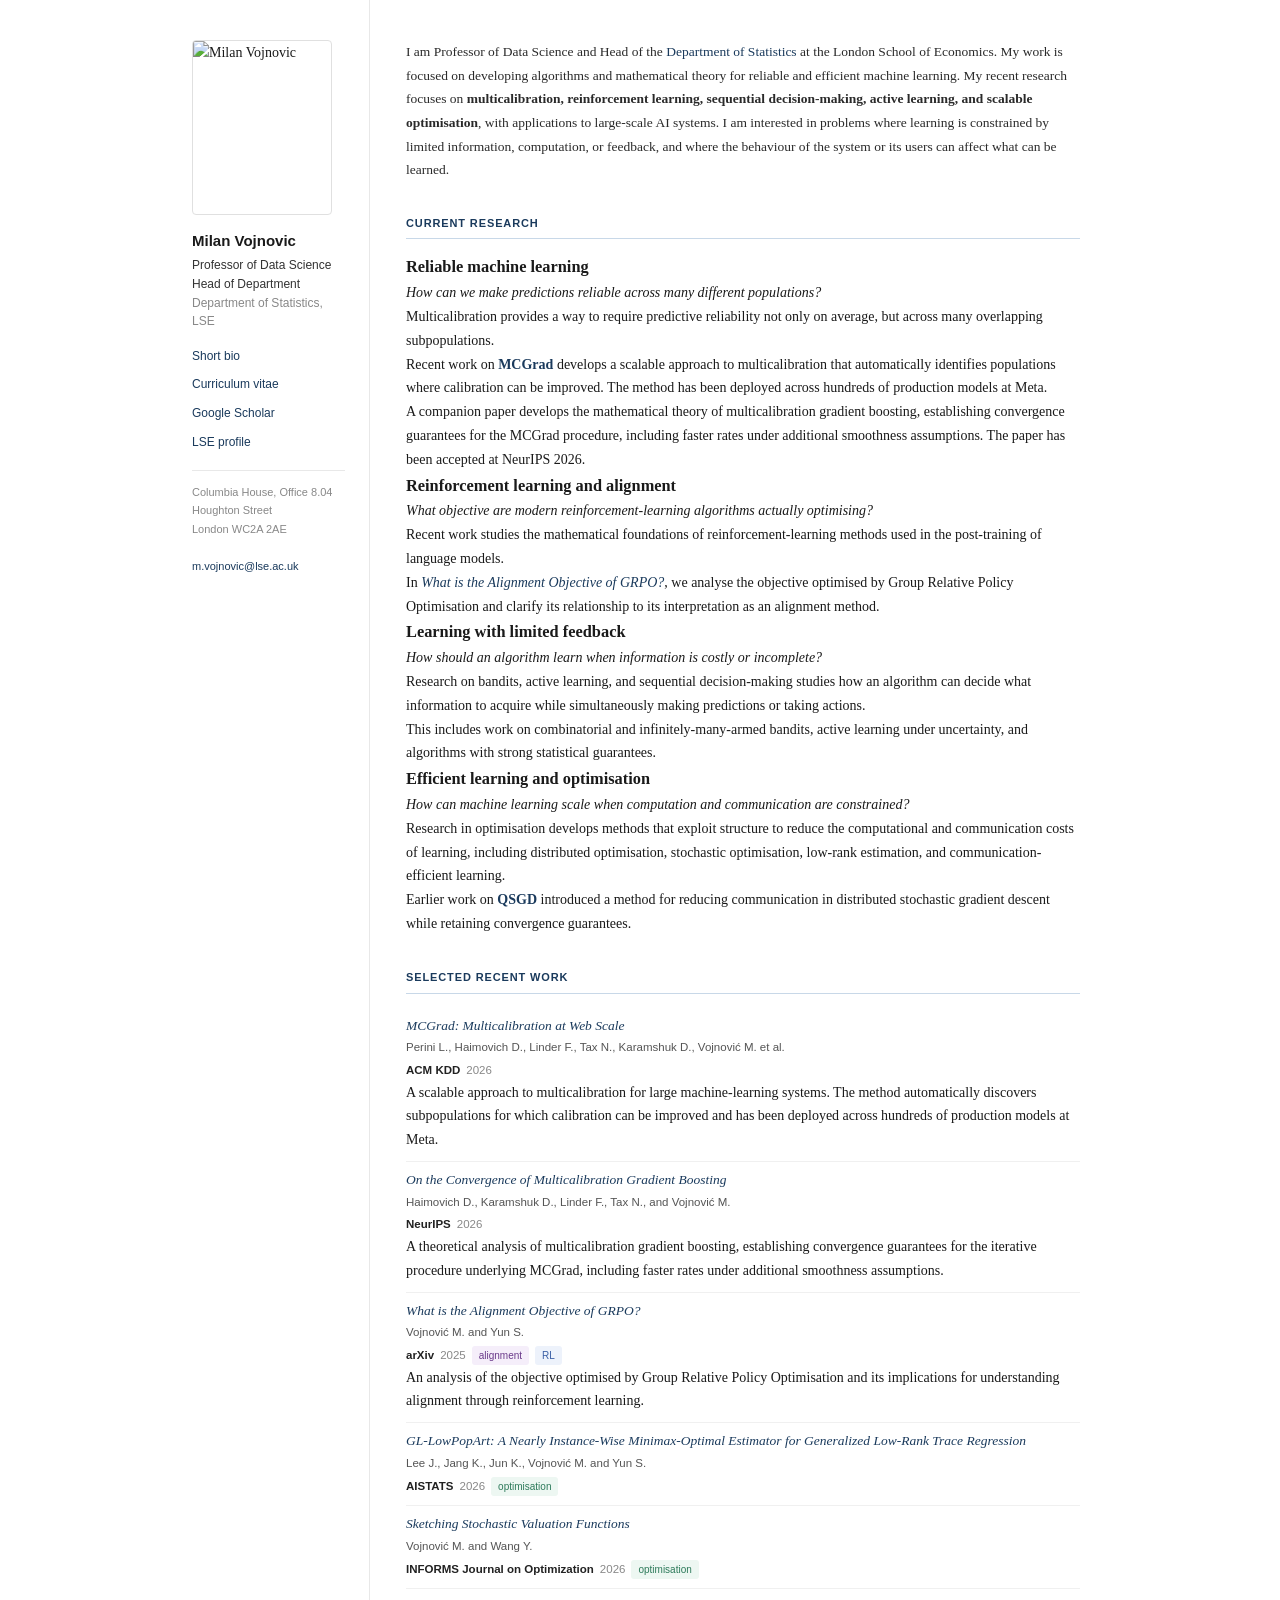
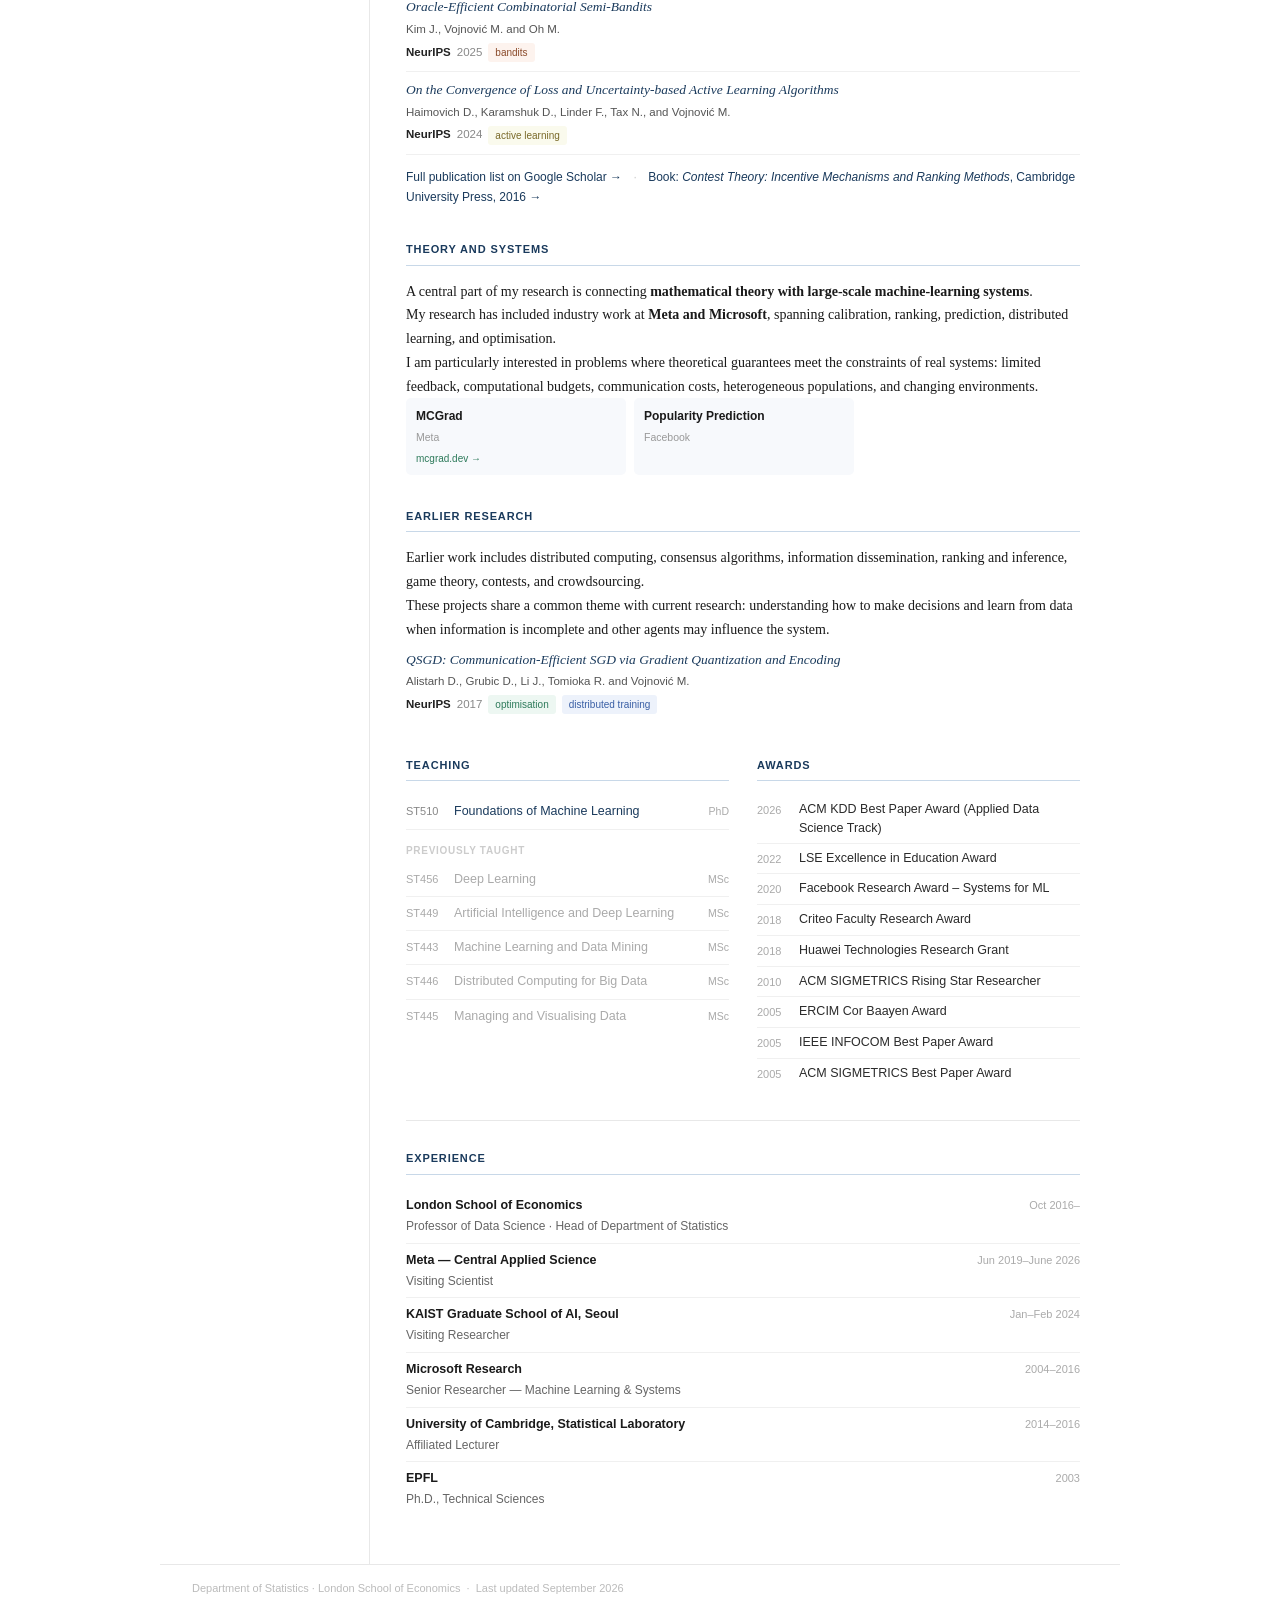
==== commit 52bbb4d3: "Update index.html" ====
--- a/index.html
+++ b/index.html
@@ -37,13 +37,8 @@
 
         <!-- INTRO -->
         <section class="section">
-          <p class="bio">I am Professor of Data Science and Head of the <a href="https://www.lse.ac.uk/statistics">Department of Statistics</a> at the London School of Economics.</p>
-
-          <p class="bio"><strong>I develop algorithms and mathematical theory for reliable and efficient machine learning.</strong></p>
-
-          <p class="bio">My recent research focuses on <strong>multicalibration, reinforcement learning, sequential decision-making, active learning, and scalable optimisation</strong>, with applications to large-scale AI systems.</p>
-
-          <p class="bio">I am interested in problems where learning is constrained by limited information, computation, or feedback, and where the behaviour of the system or its users can affect what can be learned.</p>
+          <p class="bio">I am Professor of Data Science and Head of the <a href="https://www.lse.ac.uk/statistics">Department of Statistics</a> at the London School of Economics. 
+            My work is focused on developing algorithms and mathematical theory for reliable and efficient machine learning. My recent research focuses on <strong>multicalibration, reinforcement learning, sequential decision-making, active learning, and scalable optimisation</strong>, with applications to large-scale AI systems. I am interested in problems where learning is constrained by limited information, computation, or feedback, and where the behaviour of the system or its users can affect what can be learned.
         </section>
 
         <!-- RESEARCH -->
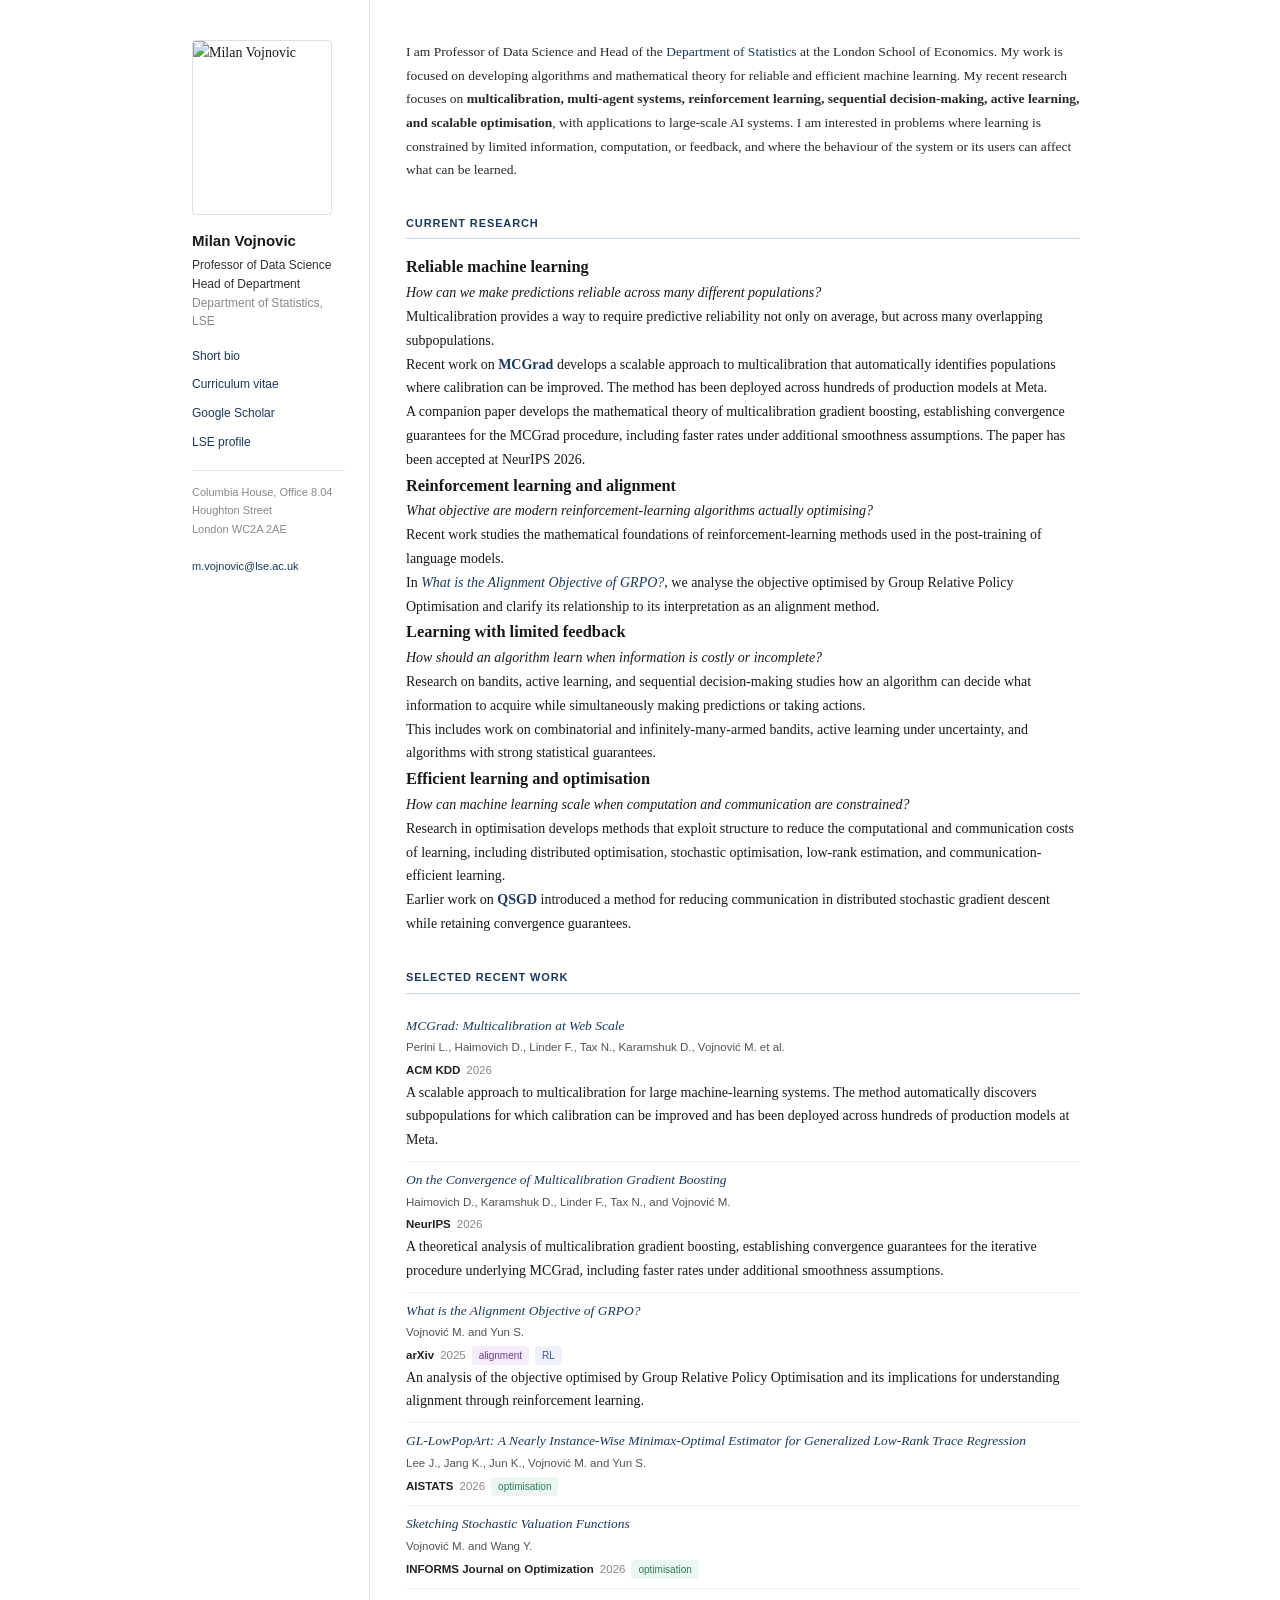
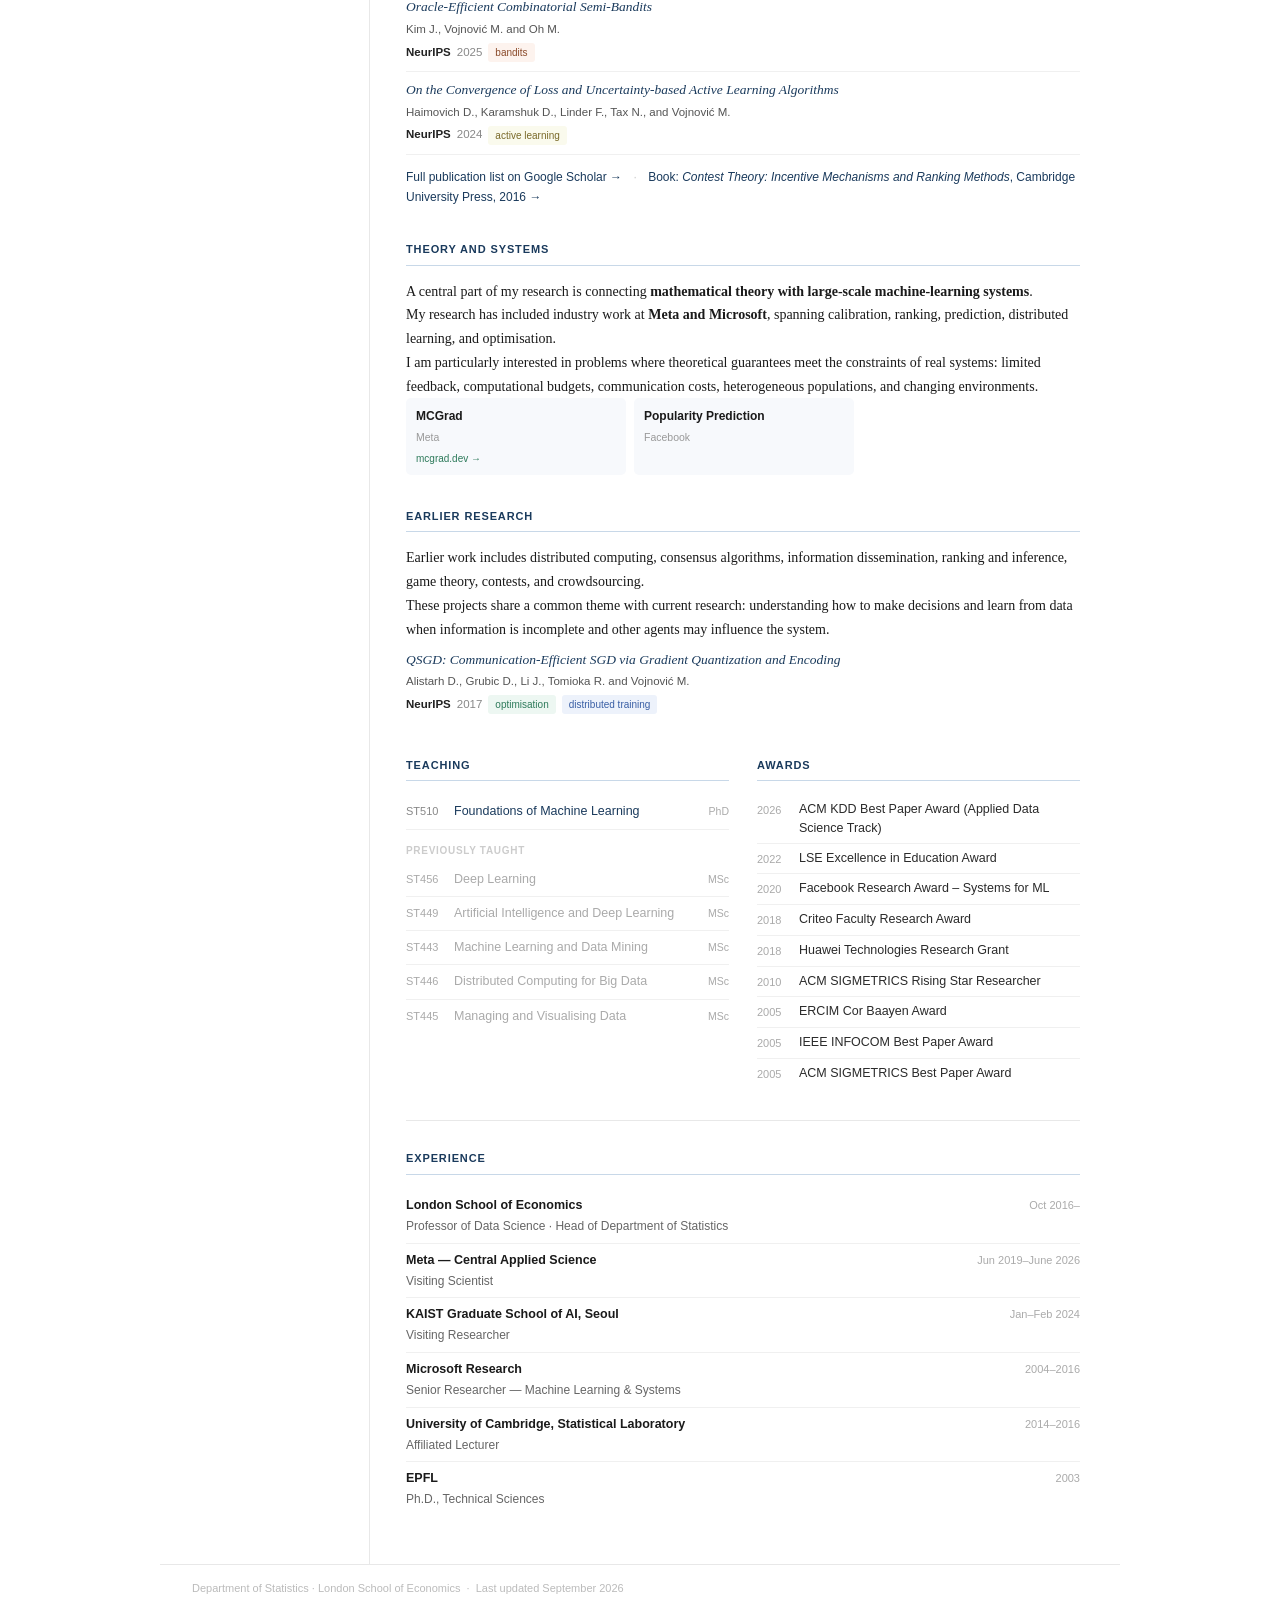
==== commit 53f2f1e7: "Update index.html" ====
--- a/index.html
+++ b/index.html
@@ -38,7 +38,7 @@
         <!-- INTRO -->
         <section class="section">
           <p class="bio">I am Professor of Data Science and Head of the <a href="https://www.lse.ac.uk/statistics">Department of Statistics</a> at the London School of Economics. 
-            My work is focused on developing algorithms and mathematical theory for reliable and efficient machine learning. My recent research focuses on <strong>multicalibration, reinforcement learning, sequential decision-making, active learning, and scalable optimisation</strong>, with applications to large-scale AI systems. I am interested in problems where learning is constrained by limited information, computation, or feedback, and where the behaviour of the system or its users can affect what can be learned.
+            My work is focused on developing algorithms and mathematical theory for reliable and efficient machine learning. My recent research focuses on <strong>multicalibration, multi-agent systems, reinforcement learning, sequential decision-making, active learning, and scalable optimisation</strong>, with applications to large-scale AI systems. I am interested in problems where learning is constrained by limited information, computation, or feedback, and where the behaviour of the system or its users can affect what can be learned.
         </section>
 
         <!-- RESEARCH -->
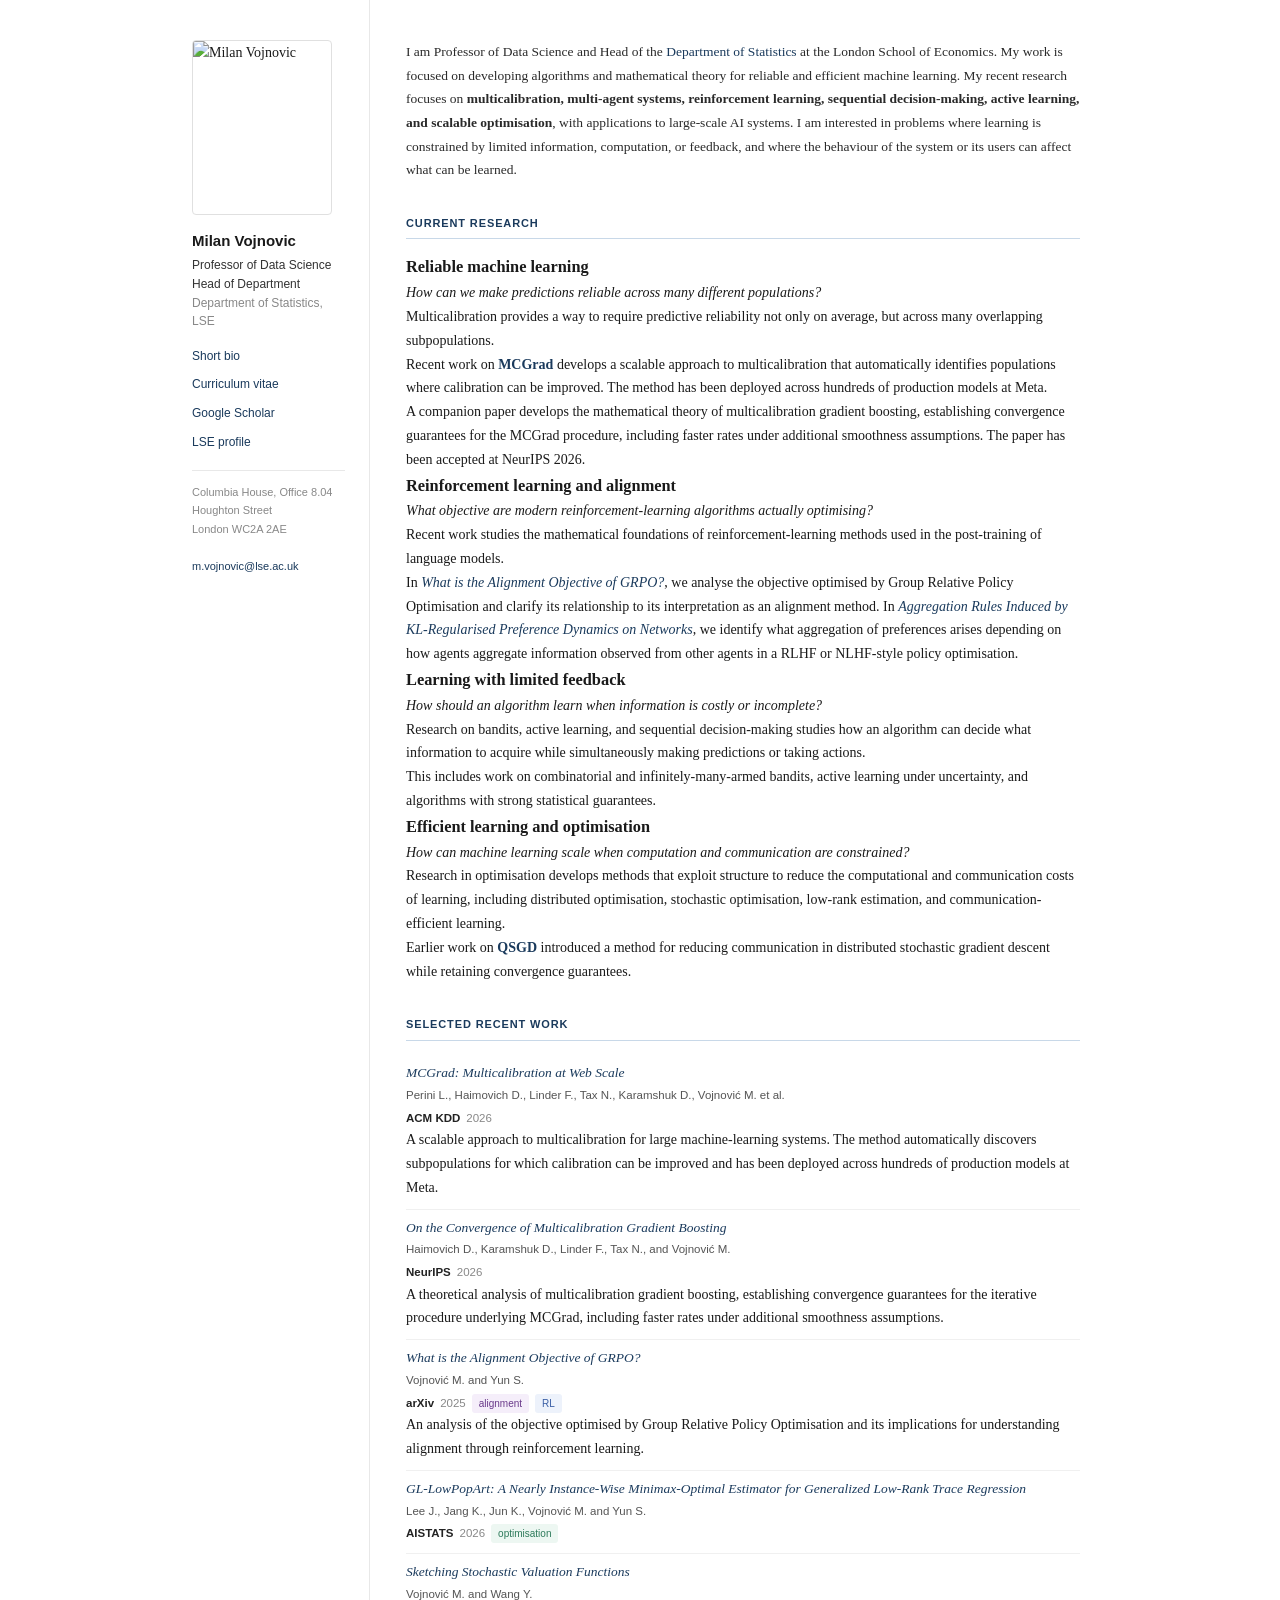
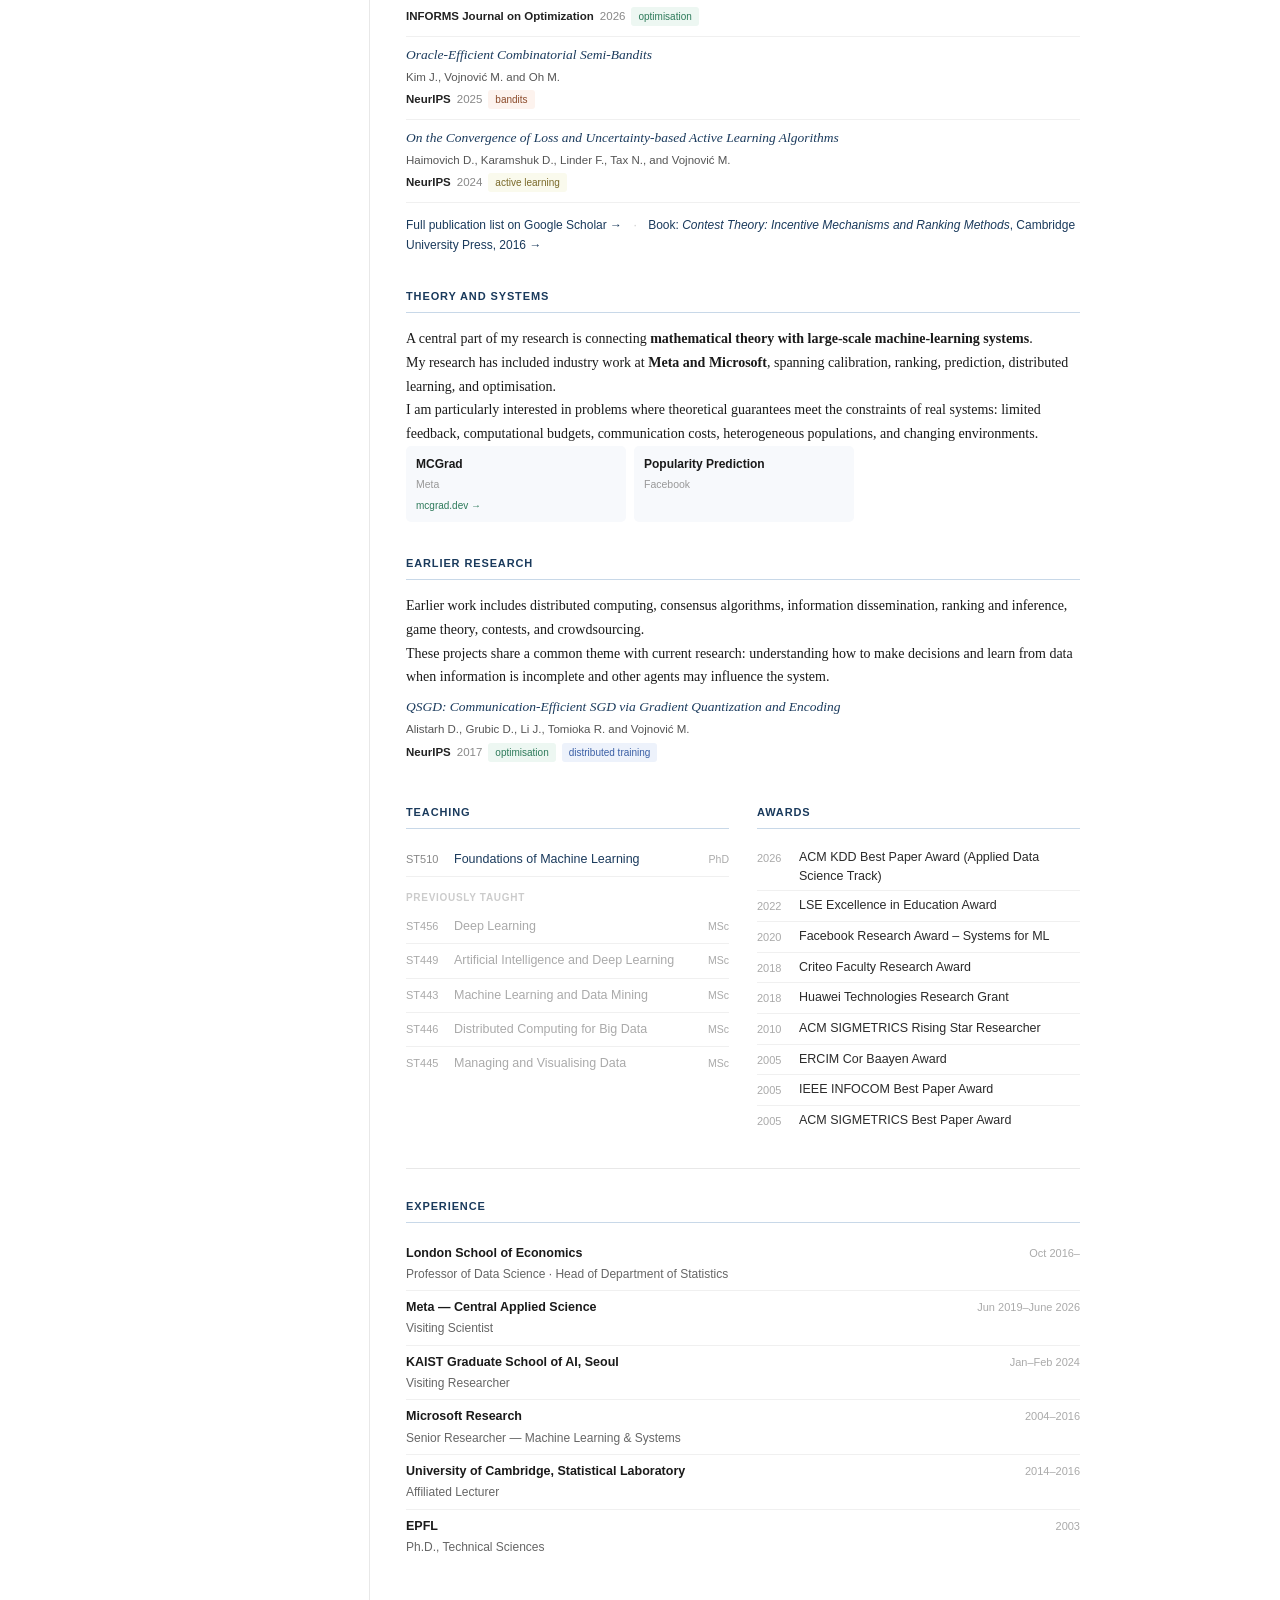
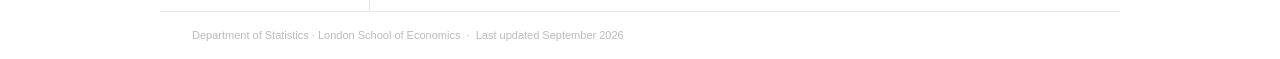
==== commit 974efd0a: "Update index.html" ====
--- a/index.html
+++ b/index.html
@@ -56,8 +56,9 @@
           <div class="research-block">
             <h3>Reinforcement learning and alignment</h3>
             <p class="research-question"><em>What objective are modern reinforcement-learning algorithms actually optimising?</em></p>
-            <p>Recent work studies the mathematical foundations of reinforcement-learning methods used in the post-training of language models.</p>
-            <p>In <a href="https://arxiv.org/abs/2502.18548" target="_blank" rel="noopener"><em>What is the Alignment Objective of GRPO?</em></a>, we analyse the objective optimised by Group Relative Policy Optimisation and clarify its relationship to its interpretation as an alignment method.</p>
+            <p>Recent work studies the mathematical foundations of reinforcement-learning methods used in the post-training of language models.</p> 
+            In <a href="https://arxiv.org/abs/2502.18548" target="_blank" rel="noopener"><em>What is the Alignment Objective of GRPO?</em></a>, we analyse the objective optimised by Group Relative Policy Optimisation and clarify its relationship to its interpretation as an alignment method.
+            In <a href="https://arxiv.org/abs/2611.30941" target="_blank" rel="noopener"><em>Aggregation Rules Induced by KL-Regularised Preference Dynamics on Networks</em></a>, we identify what aggregation of preferences arises depending on how agents aggregate information observed from other agents in a RLHF or NLHF-style policy optimisation.</p>
           </div>
 
           <div class="research-block">
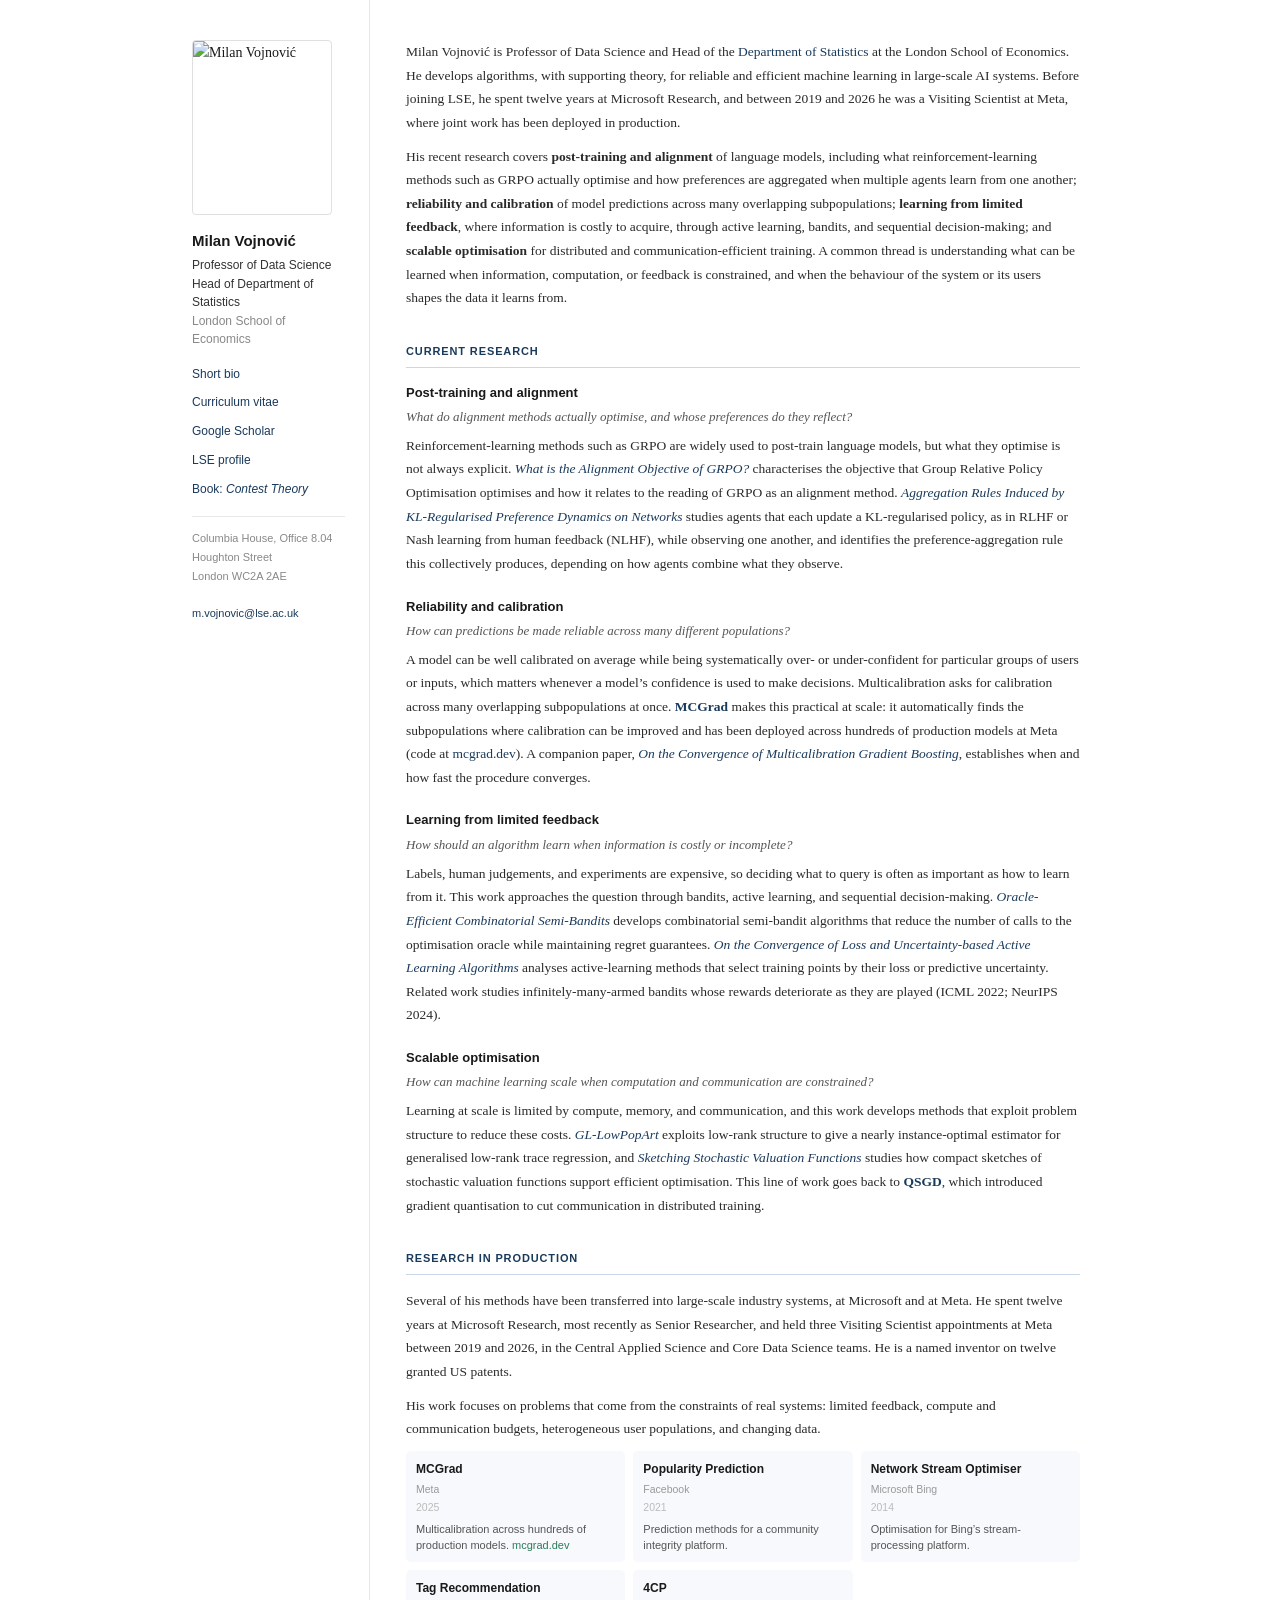
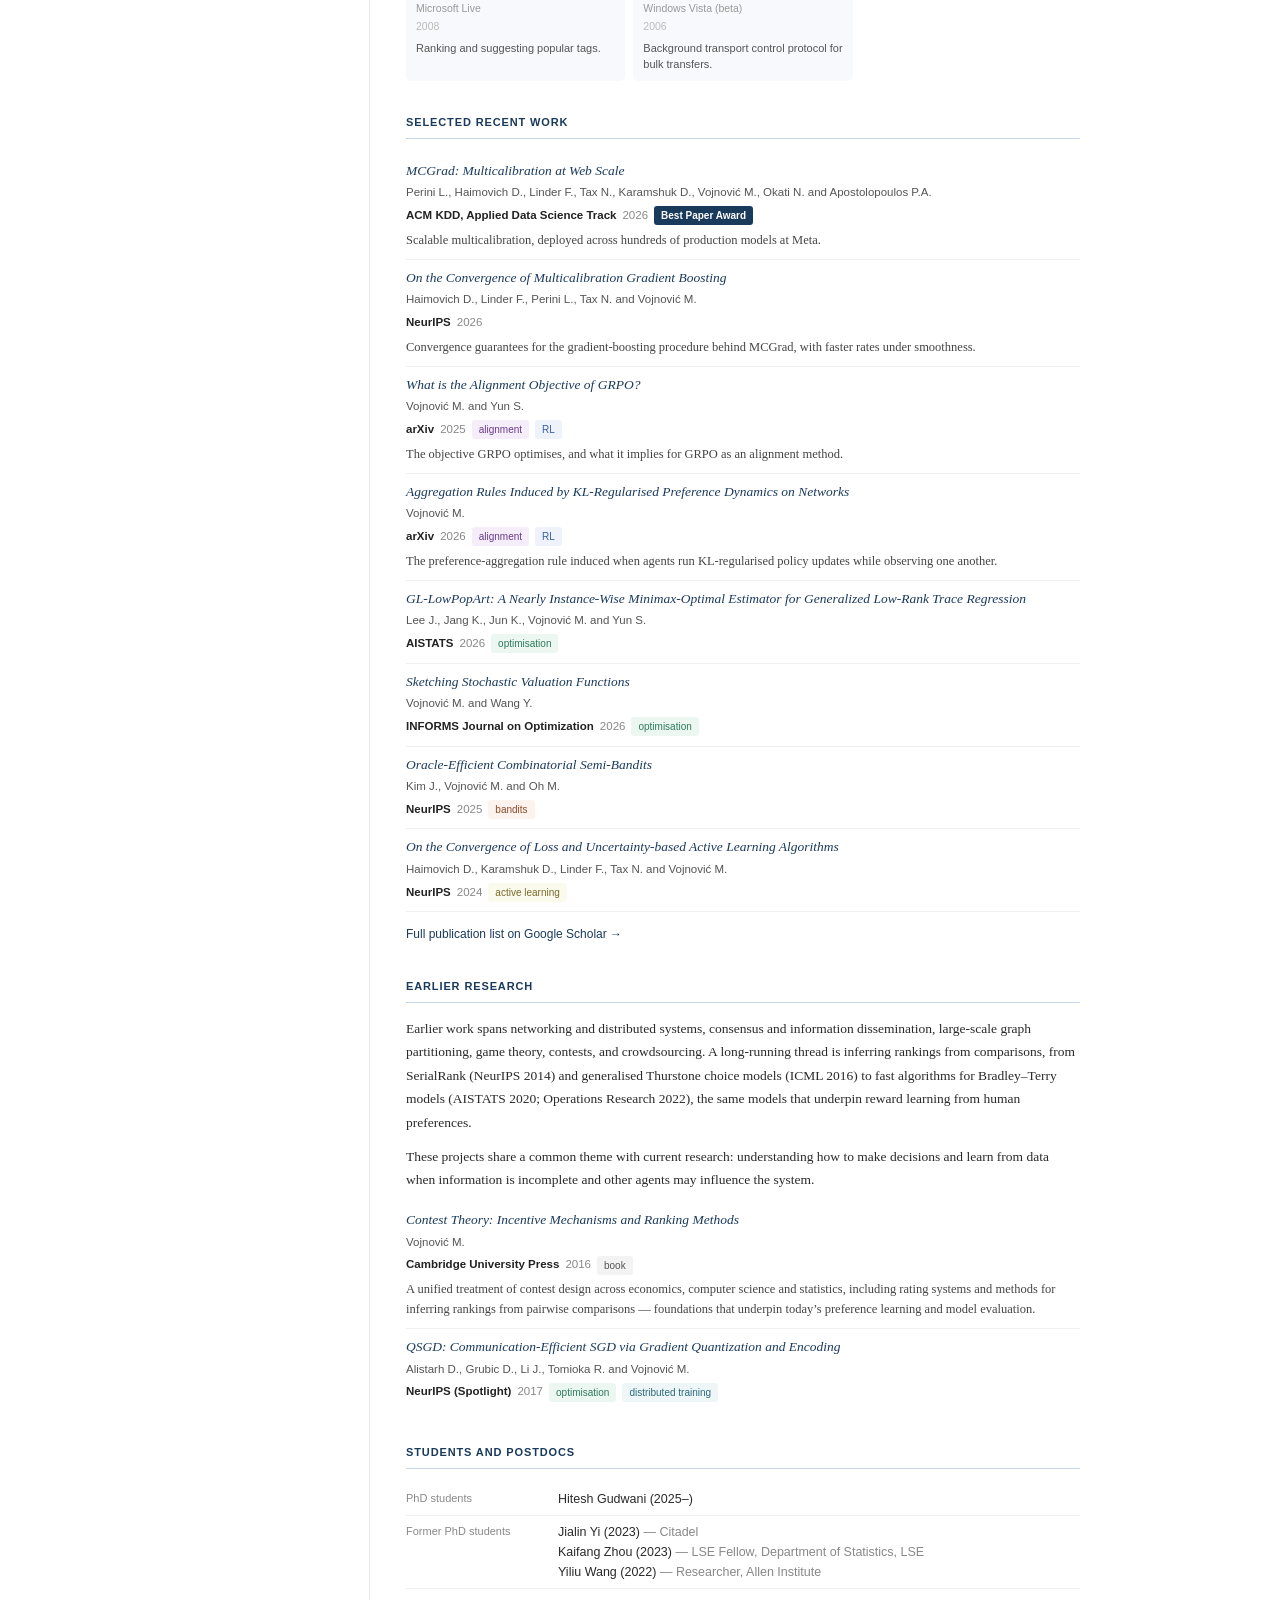
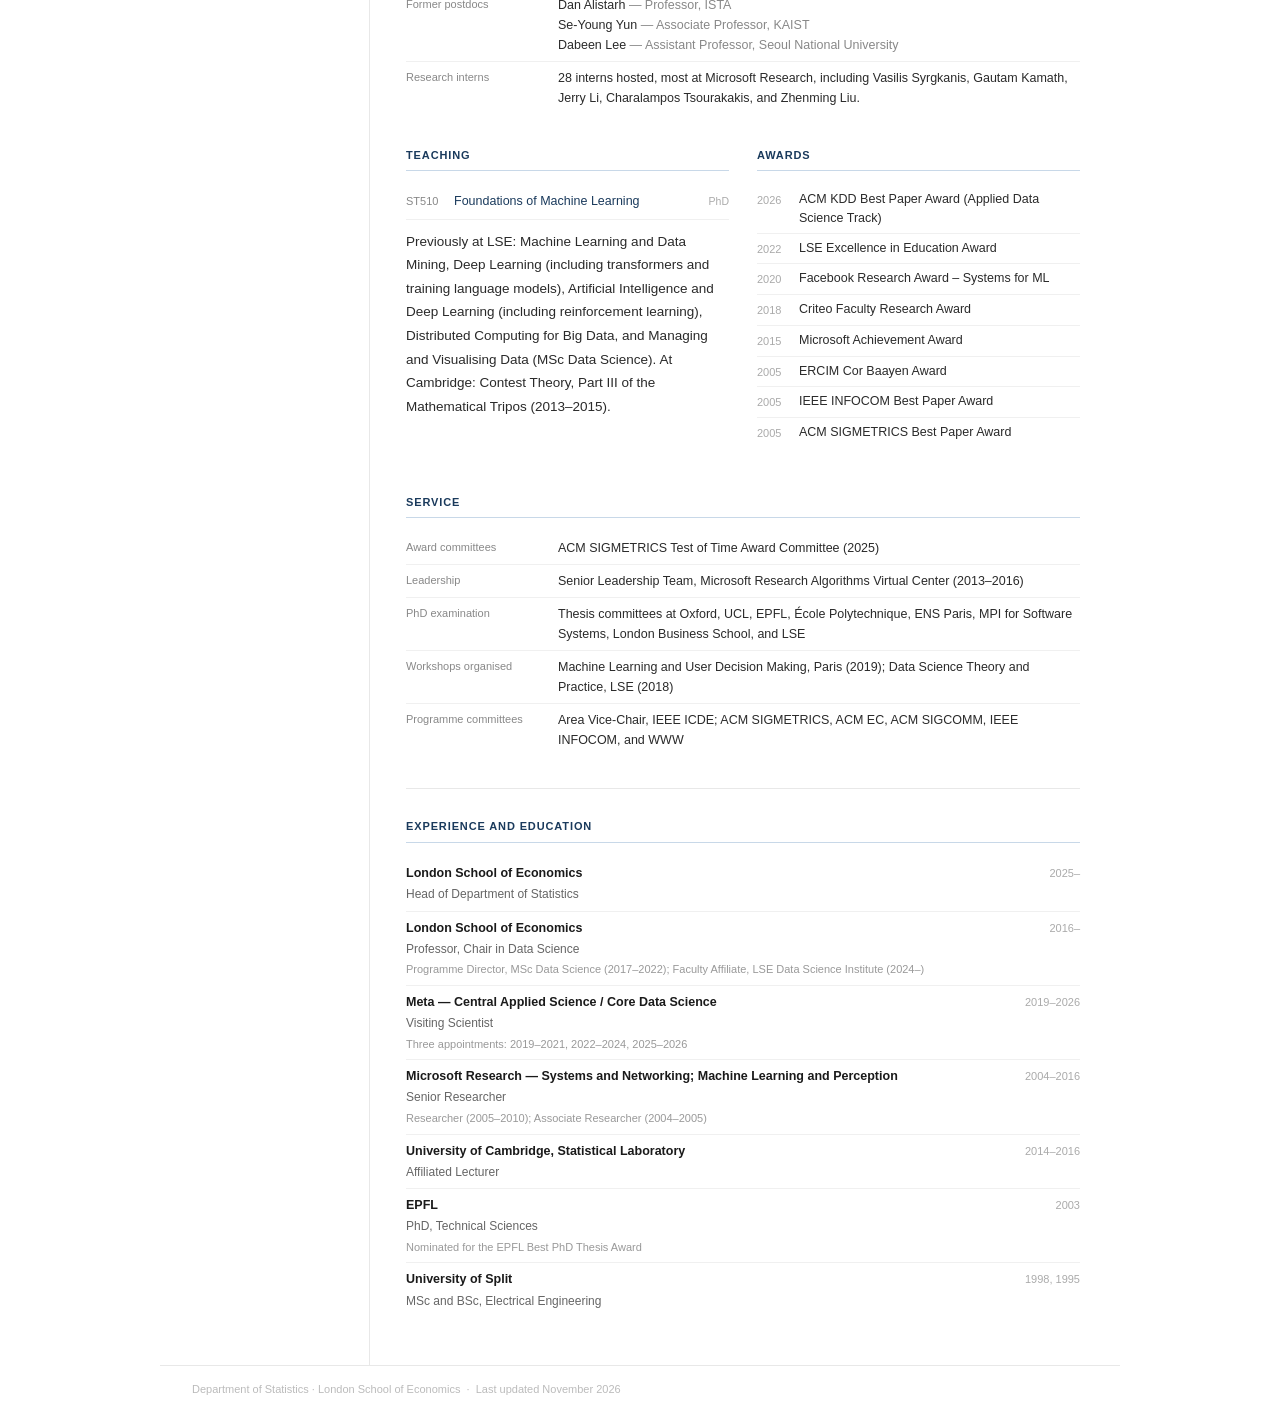
==== commit 9bfcac9e: "Update index.html" ====
--- a/index.html
+++ b/index.html
@@ -3,7 +3,7 @@
 <head>
   <meta charset="UTF-8" />
   <meta name="viewport" content="width=device-width, initial-scale=1.0" />
-  <title>Milan Vojnovic | LSE Statistics</title>
+  <title>Milan Vojnović | LSE Statistics</title>
   <link rel="stylesheet" href="style.css" />
 </head>
 <body>
@@ -12,16 +12,17 @@
 
       <!-- SIDEBAR -->
       <aside class="sidebar">
-        <img class="av" src="Milan-2985.jpg" alt="Milan Vojnovic" />
-        <div class="sb-name">Milan Vojnovic</div>
+        <img class="av" src="Milan-2985.jpg" alt="Milan Vojnović" />
+        <div class="sb-name">Milan Vojnović</div>
         <div class="sb-role">Professor of Data Science</div>
-        <div class="sb-role">Head of Department</div>
-        <div class="sb-sub">Department of Statistics, LSE</div>
+        <div class="sb-role">Head of Department of Statistics</div>
+        <div class="sb-sub">London School of Economics</div>
         <ul class="sb-links">
           <li><a href="about.html">Short bio</a></li>
           <li><a href="CV-MV.pdf">Curriculum vitae</a></li>
           <li><a href="https://scholar.google.co.uk/citations?user=z4JhSBwAAAAJ&hl=en" target="_blank" rel="noopener">Google Scholar</a></li>
           <li><a href="https://www.lse.ac.uk/people/milan-vojnovic" target="_blank" rel="noopener">LSE profile</a></li>
+          <li><a href="https://doi.org/10.1017/CBO9781139519366" target="_blank" rel="noopener">Book: <em>Contest Theory</em></a></li>
         </ul>
         <div class="contact">
           Columbia House, Office 8.04<br>
@@ -37,8 +38,8 @@
 
         <!-- INTRO -->
         <section class="section">
-          <p class="bio">I am Professor of Data Science and Head of the <a href="https://www.lse.ac.uk/statistics">Department of Statistics</a> at the London School of Economics. 
-            My work is focused on developing algorithms and mathematical theory for reliable and efficient machine learning. My recent research focuses on <strong>multicalibration, multi-agent systems, reinforcement learning, sequential decision-making, active learning, and scalable optimisation</strong>, with applications to large-scale AI systems. I am interested in problems where learning is constrained by limited information, computation, or feedback, and where the behaviour of the system or its users can affect what can be learned.
+          <p class="bio">Milan Vojnović is Professor of Data Science and Head of the <a href="https://www.lse.ac.uk/statistics">Department of Statistics</a> at the London School of Economics. He develops algorithms, with supporting theory, for reliable and efficient machine learning in large-scale AI systems. Before joining LSE, he spent twelve years at Microsoft Research, and between 2019 and 2026 he was a Visiting Scientist at Meta, where joint work has been deployed in production.</p>
+          <p class="bio">His recent research covers <strong>post-training and alignment</strong> of language models, including what reinforcement-learning methods such as GRPO actually optimise and how preferences are aggregated when multiple agents learn from one another; <strong>reliability and calibration</strong> of model predictions across many overlapping subpopulations; <strong>learning from limited feedback</strong>, where information is costly to acquire, through active learning, bandits, and sequential decision-making; and <strong>scalable optimisation</strong> for distributed and communication-efficient training. A common thread is understanding what can be learned when information, computation, or feedback is constrained, and when the behaviour of the system or its users shapes the data it learns from.</p>
         </section>
 
         <!-- RESEARCH -->
@@ -46,33 +47,67 @@
           <h2>Current research</h2>
 
           <div class="research-block">
-            <h3>Reliable machine learning</h3>
-            <p class="research-question"><em>How can we make predictions reliable across many different populations?</em></p>
-            <p>Multicalibration provides a way to require predictive reliability not only on average, but across many overlapping subpopulations.</p>
-            <p>Recent work on <a href="https://mcgrad.dev/" target="_blank" rel="noopener"><strong>MCGrad</strong></a> develops a scalable approach to multicalibration that automatically identifies populations where calibration can be improved. The method has been deployed across hundreds of production models at Meta.</p>
-            <p>A companion paper develops the mathematical theory of multicalibration gradient boosting, establishing convergence guarantees for the MCGrad procedure, including faster rates under additional smoothness assumptions. The paper has been accepted at NeurIPS 2026.</p>
-          </div>
-
-          <div class="research-block">
-            <h3>Reinforcement learning and alignment</h3>
-            <p class="research-question"><em>What objective are modern reinforcement-learning algorithms actually optimising?</em></p>
-            <p>Recent work studies the mathematical foundations of reinforcement-learning methods used in the post-training of language models.</p> 
-            In <a href="https://arxiv.org/abs/2502.18548" target="_blank" rel="noopener"><em>What is the Alignment Objective of GRPO?</em></a>, we analyse the objective optimised by Group Relative Policy Optimisation and clarify its relationship to its interpretation as an alignment method.
-            In <a href="https://arxiv.org/abs/2611.30941" target="_blank" rel="noopener"><em>Aggregation Rules Induced by KL-Regularised Preference Dynamics on Networks</em></a>, we identify what aggregation of preferences arises depending on how agents aggregate information observed from other agents in a RLHF or NLHF-style policy optimisation.</p>
-          </div>
-
-          <div class="research-block">
-            <h3>Learning with limited feedback</h3>
+            <h3>Post-training and alignment</h3>
+            <p class="research-question"><em>What do alignment methods actually optimise, and whose preferences do they reflect?</em></p>
+            <p>Reinforcement-learning methods such as GRPO are widely used to post-train language models, but what they optimise is not always explicit. <a href="https://arxiv.org/abs/2502.18548" target="_blank" rel="noopener"><em>What is the Alignment Objective of GRPO?</em></a> characterises the objective that Group Relative Policy Optimisation optimises and how it relates to the reading of GRPO as an alignment method. <a href="https://arxiv.org/abs/2611.30941" target="_blank" rel="noopener"><em>Aggregation Rules Induced by KL-Regularised Preference Dynamics on Networks</em></a> studies agents that each update a KL-regularised policy, as in RLHF or Nash learning from human feedback (NLHF), while observing one another, and identifies the preference-aggregation rule this collectively produces, depending on how agents combine what they observe.</p>
+          </div>
+
+          <div class="research-block">
+            <h3>Reliability and calibration</h3>
+            <p class="research-question"><em>How can predictions be made reliable across many different populations?</em></p>
+            <p>A model can be well calibrated on average while being systematically over- or under-confident for particular groups of users or inputs, which matters whenever a model’s confidence is used to make decisions. Multicalibration asks for calibration across many overlapping subpopulations at once. <a href="https://arxiv.org/abs/2509.19884" target="_blank" rel="noopener"><strong>MCGrad</strong></a> makes this practical at scale: it automatically finds the subpopulations where calibration can be improved and has been deployed across hundreds of production models at Meta (code at <a href="https://mcgrad.dev/" target="_blank" rel="noopener">mcgrad.dev</a>). A companion paper, <a href="https://arxiv.org/abs/2602.06773" target="_blank" rel="noopener"><em>On the Convergence of Multicalibration Gradient Boosting</em></a>, establishes when and how fast the procedure converges.</p>
+          </div>
+
+          <div class="research-block">
+            <h3>Learning from limited feedback</h3>
             <p class="research-question"><em>How should an algorithm learn when information is costly or incomplete?</em></p>
-            <p>Research on bandits, active learning, and sequential decision-making studies how an algorithm can decide what information to acquire while simultaneously making predictions or taking actions.</p>
-            <p>This includes work on combinatorial and infinitely-many-armed bandits, active learning under uncertainty, and algorithms with strong statistical guarantees.</p>
-          </div>
-
-          <div class="research-block">
-            <h3>Efficient learning and optimisation</h3>
+            <p>Labels, human judgements, and experiments are expensive, so deciding what to query is often as important as how to learn from it. This work approaches the question through bandits, active learning, and sequential decision-making. <a href="https://arxiv.org/abs/2510.21431" target="_blank" rel="noopener"><em>Oracle-Efficient Combinatorial Semi-Bandits</em></a> develops combinatorial semi-bandit algorithms that reduce the number of calls to the optimisation oracle while maintaining regret guarantees. <a href="https://arxiv.org/abs/2312.13927" target="_blank" rel="noopener"><em>On the Convergence of Loss and Uncertainty-based Active Learning Algorithms</em></a> analyses active-learning methods that select training points by their loss or predictive uncertainty. Related work studies infinitely-many-armed bandits whose rewards deteriorate as they are played (ICML 2022; NeurIPS 2024).</p>
+          </div>
+
+          <div class="research-block">
+            <h3>Scalable optimisation</h3>
             <p class="research-question"><em>How can machine learning scale when computation and communication are constrained?</em></p>
-            <p>Research in optimisation develops methods that exploit structure to reduce the computational and communication costs of learning, including distributed optimisation, stochastic optimisation, low-rank estimation, and communication-efficient learning.</p>
-            <p>Earlier work on <a href="https://proceedings.neurips.cc/paper/2017/hash/6c340f25839e6acdc73414517203f5f0-Abstract.html" target="_blank" rel="noopener"><strong>QSGD</strong></a> introduced a method for reducing communication in distributed stochastic gradient descent while retaining convergence guarantees.</p>
+            <p>Learning at scale is limited by compute, memory, and communication, and this work develops methods that exploit problem structure to reduce these costs. <a href="https://arxiv.org/abs/2506.03074" target="_blank" rel="noopener"><em>GL-LowPopArt</em></a> exploits low-rank structure to give a nearly instance-optimal estimator for generalised low-rank trace regression, and <a href="https://pubsonline.informs.org/doi/abs/10.1287/ijoo.2024.0039" target="_blank" rel="noopener"><em>Sketching Stochastic Valuation Functions</em></a> studies how compact sketches of stochastic valuation functions support efficient optimisation. This line of work goes back to <a href="https://proceedings.neurips.cc/paper/2017/hash/6c340f25839e6acdc73414517203f5f0-Abstract.html" target="_blank" rel="noopener"><strong>QSGD</strong></a>, which introduced gradient quantisation to cut communication in distributed training.</p>
+          </div>
+        </section>
+
+        <!-- RESEARCH IN PRODUCTION -->
+        <section class="section">
+          <h2>Research in production</h2>
+          <p>Several of his methods have been transferred into large-scale industry systems, at Microsoft and at Meta. He spent twelve years at Microsoft Research, most recently as Senior Researcher, and held three Visiting Scientist appointments at Meta between 2019 and 2026, in the Central Applied Science and Core Data Science teams. He is a named inventor on twelve granted US patents.</p>
+          <p>His work focuses on problems that come from the constraints of real systems: limited feedback, compute and communication budgets, heterogeneous user populations, and changing data.</p>
+
+          <div class="transfer-grid">
+            <div class="transfer-card">
+              <div class="tc-name">MCGrad</div>
+              <div class="tc-org">Meta</div>
+              <div class="tc-year">2025</div>
+              <div class="tc-note">Multicalibration across hundreds of production models. <a href="https://mcgrad.dev/" target="_blank" rel="noopener">mcgrad.dev</a></div>
+            </div>
+            <div class="transfer-card">
+              <div class="tc-name">Popularity Prediction</div>
+              <div class="tc-org">Facebook</div>
+              <div class="tc-year">2021</div>
+              <div class="tc-note">Prediction methods for a community integrity platform.</div>
+            </div>
+            <div class="transfer-card">
+              <div class="tc-name">Network Stream Optimiser</div>
+              <div class="tc-org">Microsoft Bing</div>
+              <div class="tc-year">2014</div>
+              <div class="tc-note">Optimisation for Bing’s stream-processing platform.</div>
+            </div>
+            <div class="transfer-card">
+              <div class="tc-name">Tag Recommendation</div>
+              <div class="tc-org">Microsoft Live</div>
+              <div class="tc-year">2008</div>
+              <div class="tc-note">Ranking and suggesting popular tags.</div>
+            </div>
+            <div class="transfer-card">
+              <div class="tc-name">4CP</div>
+              <div class="tc-org">Windows Vista (beta)</div>
+              <div class="tc-year">2006</div>
+              <div class="tc-note">Background transport control protocol for bulk transfers.</div>
+            </div>
           </div>
         </section>
 
@@ -82,23 +117,30 @@
 
           <div class="paper paper-featured">
             <div class="p-title"><a href="https://arxiv.org/abs/2509.19884" target="_blank" rel="noopener">MCGrad: Multicalibration at Web Scale</a></div>
-            <div class="p-authors">Perini L., Haimovich D., Linder F., Tax N., Karamshuk D., Vojnović M. et al.</div>
-            <div class="p-venue"><span class="venue">ACM KDD</span> <span class="year">2026</span></div>
-            <p class="p-description">A scalable approach to multicalibration for large machine-learning systems. The method automatically discovers subpopulations for which calibration can be improved and has been deployed across hundreds of production models at Meta.</p>
+            <div class="p-authors">Perini L., Haimovich D., Linder F., Tax N., Karamshuk D., Vojnović M., Okati N. and Apostolopoulos P.A.</div>
+            <div class="p-venue"><span class="venue">ACM KDD, Applied Data Science Track</span> <span class="year">2026</span> <span class="tag tag-award">Best Paper Award</span></div>
+            <p class="p-description">Scalable multicalibration, deployed across hundreds of production models at Meta.</p>
           </div>
 
           <div class="paper paper-featured">
             <div class="p-title"><a href="https://arxiv.org/abs/2602.06773" target="_blank" rel="noopener">On the Convergence of Multicalibration Gradient Boosting</a></div>
-            <div class="p-authors">Haimovich D., Karamshuk D., Linder F., Tax N., and Vojnović M.</div>
+            <div class="p-authors">Haimovich D., Linder F., Perini L., Tax N. and Vojnović M.</div>
             <div class="p-venue"><span class="venue">NeurIPS</span> <span class="year">2026</span></div>
-            <p class="p-description">A theoretical analysis of multicalibration gradient boosting, establishing convergence guarantees for the iterative procedure underlying MCGrad, including faster rates under additional smoothness assumptions.</p>
+            <p class="p-description">Convergence guarantees for the gradient-boosting procedure behind MCGrad, with faster rates under smoothness.</p>
           </div>
 
           <div class="paper paper-featured">
             <div class="p-title"><a href="https://arxiv.org/abs/2502.18548" target="_blank" rel="noopener">What is the Alignment Objective of GRPO?</a></div>
             <div class="p-authors">Vojnović M. and Yun S.</div>
             <div class="p-venue"><span class="venue">arXiv</span> <span class="year">2025</span> <span class="tag tag-align">alignment</span> <span class="tag tag-rl">RL</span></div>
-            <p class="p-description">An analysis of the objective optimised by Group Relative Policy Optimisation and its implications for understanding alignment through reinforcement learning.</p>
+            <p class="p-description">The objective GRPO optimises, and what it implies for GRPO as an alignment method.</p>
+          </div>
+
+          <div class="paper paper-featured">
+            <div class="p-title"><a href="https://arxiv.org/abs/2611.30941" target="_blank" rel="noopener">Aggregation Rules Induced by KL-Regularised Preference Dynamics on Networks</a></div>
+            <div class="p-authors">Vojnović M.</div>
+            <div class="p-venue"><span class="venue">arXiv</span> <span class="year">2026</span> <span class="tag tag-align">alignment</span> <span class="tag tag-rl">RL</span></div>
+            <p class="p-description">The preference-aggregation rule induced when agents run KL-regularised policy updates while observing one another.</p>
           </div>
 
           <div class="paper">
@@ -121,47 +163,61 @@
 
           <div class="paper">
             <div class="p-title"><a href="https://arxiv.org/abs/2312.13927" target="_blank" rel="noopener">On the Convergence of Loss and Uncertainty-based Active Learning Algorithms</a></div>
-            <div class="p-authors">Haimovich D., Karamshuk D., Linder F., Tax N., and Vojnović M.</div>
+            <div class="p-authors">Haimovich D., Karamshuk D., Linder F., Tax N. and Vojnović M.</div>
             <div class="p-venue"><span class="venue">NeurIPS</span> <span class="year">2024</span> <span class="tag tag-active">active learning</span></div>
           </div>
 
           <div class="papers-footer">
             <a href="https://scholar.google.co.uk/citations?user=z4JhSBwAAAAJ&hl=en" target="_blank" rel="noopener">Full publication list on Google Scholar →</a>
-            <span class="dot-sep">·</span>
-            <a href="#">Book: <em>Contest Theory: Incentive Mechanisms and Ranking Methods</em>, Cambridge University Press, 2016 →</a>
-          </div>
-        </section>
-
-        <!-- THEORY AND SYSTEMS -->
-        <section class="section">
-          <h2>Theory and systems</h2>
-          <p>A central part of my research is connecting <strong>mathematical theory with large-scale machine-learning systems</strong>.</p>
-          <p>My research has included industry work at <strong>Meta and Microsoft</strong>, spanning calibration, ranking, prediction, distributed learning, and optimisation.</p>
-          <p>I am particularly interested in problems where theoretical guarantees meet the constraints of real systems: limited feedback, computational budgets, communication costs, heterogeneous populations, and changing environments.</p>
-
-          <div class="transfer-grid">
-            <div class="transfer-card transfer-card--new">
-              <div class="tc-name">MCGrad</div>
-              <div class="tc-org">Meta</div>
-              <div class="tc-note"><a href="https://mcgrad.dev/" target="_blank" rel="noopener">mcgrad.dev →</a></div>
-            </div>
-            <div class="transfer-card transfer-card--new">
-              <div class="tc-name">Popularity Prediction</div>
-              <div class="tc-org">Facebook</div>
-            </div>
           </div>
         </section>
 
         <!-- EARLIER RESEARCH -->
         <section class="section">
           <h2>Earlier research</h2>
-          <p>Earlier work includes distributed computing, consensus algorithms, information dissemination, ranking and inference, game theory, contests, and crowdsourcing.</p>
+          <p>Earlier work spans networking and distributed systems, consensus and information dissemination, large-scale graph partitioning, game theory, contests, and crowdsourcing. A long-running thread is inferring rankings from comparisons, from SerialRank (NeurIPS 2014) and generalised Thurstone choice models (ICML 2016) to fast algorithms for Bradley–Terry models (AISTATS 2020; Operations Research 2022), the same models that underpin reward learning from human preferences.</p>
           <p>These projects share a common theme with current research: understanding how to make decisions and learn from data when information is incomplete and other agents may influence the system.</p>
+
+          <div class="paper paper-featured">
+            <div class="p-title"><a href="https://doi.org/10.1017/CBO9781139519366" target="_blank" rel="noopener">Contest Theory: Incentive Mechanisms and Ranking Methods</a></div>
+            <div class="p-authors">Vojnović M.</div>
+            <div class="p-venue"><span class="venue">Cambridge University Press</span> <span class="year">2016</span> <span class="tag tag-book">book</span></div>
+            <p class="p-description">A unified treatment of contest design across economics, computer science and statistics, including rating systems and methods for inferring rankings from pairwise comparisons — foundations that underpin today’s preference learning and model evaluation.</p>
+          </div>
 
           <div class="paper">
             <div class="p-title"><a href="https://proceedings.neurips.cc/paper/2017/hash/6c340f25839e6acdc73414517203f5f0-Abstract.html" target="_blank" rel="noopener">QSGD: Communication-Efficient SGD via Gradient Quantization and Encoding</a></div>
             <div class="p-authors">Alistarh D., Grubic D., Li J., Tomioka R. and Vojnović M.</div>
-            <div class="p-venue"><span class="venue">NeurIPS</span> <span class="year">2017</span> <span class="tag tag-opt">optimisation</span> <span class="tag tag-rl">distributed training</span></div>
+            <div class="p-venue"><span class="venue">NeurIPS (Spotlight)</span> <span class="year">2017</span> <span class="tag tag-opt">optimisation</span> <span class="tag tag-dist">distributed training</span></div>
+          </div>
+        </section>
+
+        <!-- SUPERVISION -->
+        <section class="section">
+          <h2>Students and postdocs</h2>
+          <div class="group-row">
+            <div class="g-label">PhD students</div>
+            <div><span class="g-person">Hitesh Gudwani (2025–)</span></div>
+          </div>
+          <div class="group-row">
+            <div class="g-label">Former PhD students</div>
+            <div>
+              <span class="g-person">Jialin Yi (2023) <span class="g-where">— Citadel</span></span>
+              <span class="g-person">Kaifang Zhou (2023) <span class="g-where">— LSE Fellow, Department of Statistics, LSE</span></span>
+              <span class="g-person">Yiliu Wang (2022) <span class="g-where">— Researcher, Allen Institute</span></span>
+            </div>
+          </div>
+          <div class="group-row">
+            <div class="g-label">Former postdocs</div>
+            <div>
+              <span class="g-person">Dan Alistarh <span class="g-where">— Professor, ISTA</span></span>
+              <span class="g-person">Se-Young Yun <span class="g-where">— Associate Professor, KAIST</span></span>
+              <span class="g-person">Dabeen Lee <span class="g-where">— Assistant Professor, Seoul National University</span></span>
+            </div>
+          </div>
+          <div class="group-row">
+            <div class="g-label">Research interns</div>
+            <div>28 interns hosted, most at Microsoft Research, including Vasilis Syrgkanis, Gautam Kamath, Jerry Li, Charalampos Tsourakakis, and Zhenming Liu.</div>
           </div>
         </section>
 
@@ -174,12 +230,7 @@
               <span class="c-name"><a href="https://www.lse.ac.uk/resources/calendar2024-2025/courseGuides/ST/2024_ST510.htm">Foundations of Machine Learning</a></span>
               <span class="c-level">PhD</span>
             </div>
-            <div class="past-label">Previously taught</div>
-            <div class="course-row past"><span class="c-code">ST456</span><span class="c-name">Deep Learning</span><span class="c-level">MSc</span></div>
-            <div class="course-row past"><span class="c-code">ST449</span><span class="c-name">Artificial Intelligence and Deep Learning</span><span class="c-level">MSc</span></div>
-            <div class="course-row past"><span class="c-code">ST443</span><span class="c-name">Machine Learning and Data Mining</span><span class="c-level">MSc</span></div>
-            <div class="course-row past"><span class="c-code">ST446</span><span class="c-name">Distributed Computing for Big Data</span><span class="c-level">MSc</span></div>
-            <div class="course-row past"><span class="c-code">ST445</span><span class="c-name">Managing and Visualising Data</span><span class="c-level">MSc</span></div>
+            <p class="past-text">Previously at LSE: Machine Learning and Data Mining, Deep Learning (including transformers and training language models), Artificial Intelligence and Deep Learning (including reinforcement learning), Distributed Computing for Big Data, and Managing and Visualising Data (MSc Data Science). At Cambridge: Contest Theory, Part III of the Mathematical Tripos (2013–2015).</p>
           </section>
 
           <section class="section">
@@ -188,32 +239,42 @@
             <div class="award-row"><span class="a-yr">2022</span><span class="a-name">LSE Excellence in Education Award</span></div>
             <div class="award-row"><span class="a-yr">2020</span><span class="a-name">Facebook Research Award – Systems for ML</span></div>
             <div class="award-row"><span class="a-yr">2018</span><span class="a-name">Criteo Faculty Research Award</span></div>
-            <div class="award-row"><span class="a-yr">2018</span><span class="a-name">Huawei Technologies Research Grant</span></div>
-            <div class="award-row"><span class="a-yr">2010</span><span class="a-name">ACM SIGMETRICS Rising Star Researcher</span></div>
+            <div class="award-row"><span class="a-yr">2015</span><span class="a-name">Microsoft Achievement Award</span></div>
             <div class="award-row"><span class="a-yr">2005</span><span class="a-name">ERCIM Cor Baayen Award</span></div>
             <div class="award-row"><span class="a-yr">2005</span><span class="a-name">IEEE INFOCOM Best Paper Award</span></div>
             <div class="award-row"><span class="a-yr">2005</span><span class="a-name">ACM SIGMETRICS Best Paper Award</span></div>
           </section>
         </div>
 
+        <!-- SERVICE -->
+        <section class="section">
+          <h2>Service</h2>
+          <div class="svc-row"><div class="s-label">Award committees</div><div>ACM SIGMETRICS Test of Time Award Committee (2025)</div></div>
+          <div class="svc-row"><div class="s-label">Leadership</div><div>Senior Leadership Team, Microsoft Research Algorithms Virtual Center (2013–2016)</div></div>
+          <div class="svc-row"><div class="s-label">PhD examination</div><div>Thesis committees at Oxford, UCL, EPFL, École Polytechnique, ENS Paris, MPI for Software Systems, London Business School, and LSE</div></div>
+          <div class="svc-row"><div class="s-label">Workshops organised</div><div>Machine Learning and User Decision Making, Paris (2019); Data Science Theory and Practice, LSE (2018)</div></div>
+          <div class="svc-row"><div class="s-label">Programme committees</div><div>Area Vice-Chair, IEEE ICDE; ACM SIGMETRICS, ACM EC, ACM SIGCOMM, IEEE INFOCOM, and WWW</div></div>
+        </section>
+
         <hr class="section-divider" />
 
-        <!-- EXPERIENCE -->
-        <section class="section">
-          <h2>Experience</h2>
-          <div class="exp-row"><div class="exp-left"><div class="e-org">London School of Economics</div><div class="e-role">Professor of Data Science · Head of Department of Statistics</div></div><span class="e-date">Oct 2016–</span></div>
-          <div class="exp-row"><div class="exp-left"><div class="e-org">Meta — Central Applied Science</div><div class="e-role">Visiting Scientist</div></div><span class="e-date">Jun 2019–June 2026</span></div>
-          <div class="exp-row"><div class="exp-left"><div class="e-org">KAIST Graduate School of AI, Seoul</div><div class="e-role">Visiting Researcher</div></div><span class="e-date">Jan–Feb 2024</span></div>
-          <div class="exp-row"><div class="exp-left"><div class="e-org">Microsoft Research</div><div class="e-role">Senior Researcher — Machine Learning &amp; Systems</div></div><span class="e-date">2004–2016</span></div>
+        <!-- EXPERIENCE AND EDUCATION -->
+        <section class="section">
+          <h2>Experience and education</h2>
+          <div class="exp-row"><div class="exp-left"><div class="e-org">London School of Economics</div><div class="e-role">Head of Department of Statistics</div></div><span class="e-date">2025–</span></div>
+          <div class="exp-row"><div class="exp-left"><div class="e-org">London School of Economics</div><div class="e-role">Professor, Chair in Data Science</div><div class="e-sub">Programme Director, MSc Data Science (2017–2022); Faculty Affiliate, LSE Data Science Institute (2024–)</div></div><span class="e-date">2016–</span></div>
+          <div class="exp-row"><div class="exp-left"><div class="e-org">Meta — Central Applied Science / Core Data Science</div><div class="e-role">Visiting Scientist</div><div class="e-sub">Three appointments: 2019–2021, 2022–2024, 2025–2026</div></div><span class="e-date">2019–2026</span></div>
+          <div class="exp-row"><div class="exp-left"><div class="e-org">Microsoft Research — Systems and Networking; Machine Learning and Perception</div><div class="e-role">Senior Researcher</div><div class="e-sub">Researcher (2005–2010); Associate Researcher (2004–2005)</div></div><span class="e-date">2004–2016</span></div>
           <div class="exp-row"><div class="exp-left"><div class="e-org">University of Cambridge, Statistical Laboratory</div><div class="e-role">Affiliated Lecturer</div></div><span class="e-date">2014–2016</span></div>
-          <div class="exp-row"><div class="exp-left"><div class="e-org">EPFL</div><div class="e-role">Ph.D., Technical Sciences</div></div><span class="e-date">2003</span></div>
+          <div class="exp-row"><div class="exp-left"><div class="e-org">EPFL</div><div class="e-role">PhD, Technical Sciences</div><div class="e-sub">Nominated for the EPFL Best PhD Thesis Award</div></div><span class="e-date">2003</span></div>
+          <div class="exp-row"><div class="exp-left"><div class="e-org">University of Split</div><div class="e-role">MSc and BSc, Electrical Engineering</div></div><span class="e-date">1998, 1995</span></div>
         </section>
 
       </main>
     </div>
 
     <footer class="pg-footer">
-      Department of Statistics · London School of Economics &nbsp;·&nbsp; Last updated September 2026
+      Department of Statistics · London School of Economics &nbsp;·&nbsp; Last updated November 2026
     </footer>
   </div>
 </body>
--- a/style.css
+++ b/style.css
@@ -1,6 +1,6 @@
 /* ============================================================
-   Milan Vojnovic — Personal Academic Page
-   style.css
+   Milan Vojnović — Personal Academic Page
+   style.css  (revised November 2026)
    ============================================================ */
 
 *, *::before, *::after { box-sizing: border-box; margin: 0; padding: 0; }
@@ -115,6 +115,15 @@
   margin-bottom: 14px;
 }
 
+/* Body paragraphs directly inside a section
+   (Research in production, Earlier research) */
+.section > p {
+  font-size: 13.5px;
+  line-height: 1.75;
+  color: #2a2a2a;
+  margin-bottom: 10px;
+}
+
 /* ── Bio ── */
 .bio {
   font-size: 13.5px;
@@ -125,6 +134,30 @@
 
 .bio:last-child { margin-bottom: 0; }
 
+/* ── Current research blocks ── */
+.research-block { margin-bottom: 20px; }
+.research-block:last-child { margin-bottom: 0; }
+
+h3 {
+  font-family: -apple-system, BlinkMacSystemFont, 'Segoe UI', sans-serif;
+  font-size: 13px;
+  font-weight: 600;
+  color: #1a1a1a;
+  margin-bottom: 2px;
+}
+
+.research-question {
+  font-size: 13px;
+  color: #555;
+  margin-bottom: 6px;
+}
+
+.research-block p:not(.research-question) {
+  font-size: 13.5px;
+  line-height: 1.75;
+  color: #2a2a2a;
+}
+
 /* ── Papers ── */
 .paper {
   padding: 9px 0;
@@ -163,6 +196,13 @@
 .p-venue .venue { font-weight: 600; color: #222; }
 .p-venue .year  { color: #888; }
 
+.p-description {
+  font-size: 12.5px;
+  line-height: 1.6;
+  color: #444;
+  margin-top: 4px;
+}
+
 .tag {
   font-family: -apple-system, BlinkMacSystemFont, 'Segoe UI', sans-serif;
   font-size: 10px;
@@ -175,6 +215,9 @@
 .tag-opt    { background: #edf7f2; color: #2d7a5a; }
 .tag-bandit { background: #fdf3ee; color: #8a4a2a; }
 .tag-active { background: #fafaed; color: #7a6a2a; }
+.tag-dist   { background: #eef6f8; color: #2a6a7a; }
+.tag-book   { background: #f3f3f3; color: #555; }
+.tag-award  { background: #1a3a5c; color: #fff; font-weight: 600; }
 
 .paper-divider {
   border: none;
@@ -204,19 +247,18 @@
 /* ── Technology transfer ── */
 .transfer-grid {
   display: grid;
-  grid-template-columns: repeat(2, minmax(0, 220px));
+  grid-template-columns: repeat(3, minmax(0, 1fr));
   gap: 8px;
+  margin-top: 6px;
 }
 
 .transfer-card {
   background: #f7f9fc;
   border-radius: 5px;
   padding: 8px 10px;
-  opacity: 0.6;
 }
 
 .transfer-card--new {
-  opacity: 1;
   background: #f7f9fc;
 }
 
@@ -241,11 +283,18 @@
   margin-top: 2px;
 }
 
+.tc-year {
+  font-family: -apple-system, BlinkMacSystemFont, 'Segoe UI', sans-serif;
+  font-size: 10.5px;
+  color: #bbb;
+}
+
 .tc-note {
   font-family: -apple-system, BlinkMacSystemFont, 'Segoe UI', sans-serif;
-  font-size: 10px;
-  color: #2d7a5a;
-  margin-top: 3px;
+  font-size: 11px;
+  line-height: 1.5;
+  color: #555;
+  margin-top: 4px;
 }
 
 .tc-note a {
@@ -254,6 +303,33 @@
 }
 
 .tc-note a:hover { text-decoration: underline; }
+
+/* ── Students and postdocs / Service ── */
+.group-row,
+.svc-row {
+  display: grid;
+  grid-template-columns: 140px 1fr;
+  gap: 12px;
+  padding: 6px 0;
+  border-bottom: 1px solid #f0f0f0;
+  font-family: -apple-system, BlinkMacSystemFont, 'Segoe UI', sans-serif;
+  font-size: 12.5px;
+  line-height: 1.6;
+  color: #2a2a2a;
+}
+
+.group-row:last-child,
+.svc-row:last-child { border-bottom: none; }
+
+.g-label,
+.s-label {
+  font-size: 11px;
+  color: #888;
+  padding-top: 1px;
+}
+
+.g-person { display: block; }
+.g-where  { color: #888; }
 
 /* ── Two-column layout ── */
 .two-col {
@@ -292,6 +368,14 @@
   margin: 12px 0 4px;
 }
 
+.past-text {
+  font-family: -apple-system, BlinkMacSystemFont, 'Segoe UI', sans-serif;
+  font-size: 12px;
+  line-height: 1.6;
+  color: #666;
+  margin-top: 10px;
+}
+
 /* ── Awards ── */
 .award-row {
   display: flex;
@@ -313,7 +397,7 @@
   margin: 0 0 28px;
 }
 
-/* ── Experience ── */
+/* ── Experience and education ── */
 .exp-row {
   display: flex;
   gap: 10px;
@@ -326,6 +410,7 @@
 .exp-left { flex: 1; }
 .e-org  { font-size: 12.5px; font-weight: 600; color: #1a1a1a; }
 .e-role { font-size: 12px; color: #666; }
+.e-sub  { font-size: 11px; color: #999; margin-top: 1px; }
 .e-date { font-size: 11px; color: #aaa; margin-left: auto; white-space: nowrap; padding-top: 1px; }
 
 /* ── Footer ── */
@@ -363,4 +448,7 @@
 
 @media (max-width: 480px) {
   .transfer-grid { grid-template-columns: 1fr; }
-}
+
+  .group-row,
+  .svc-row { grid-template-columns: 1fr; gap: 2px; }
+}
